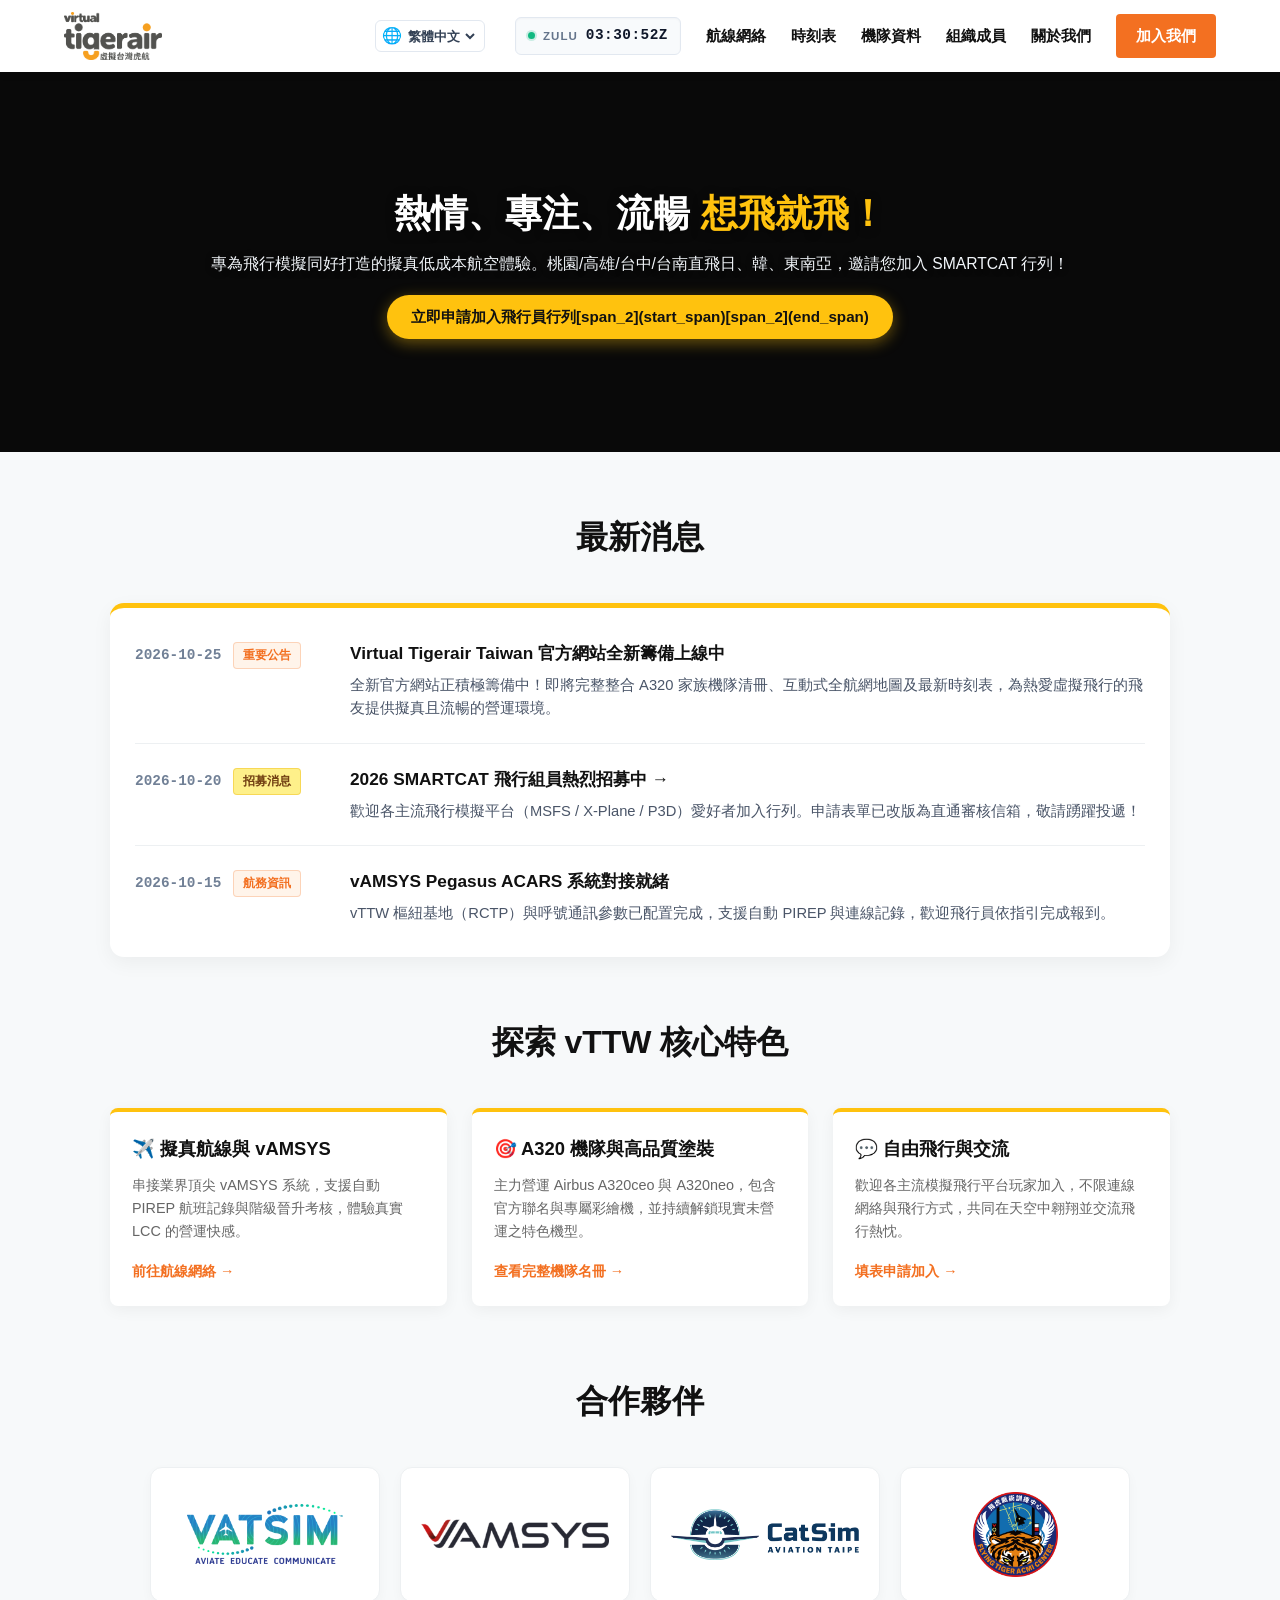
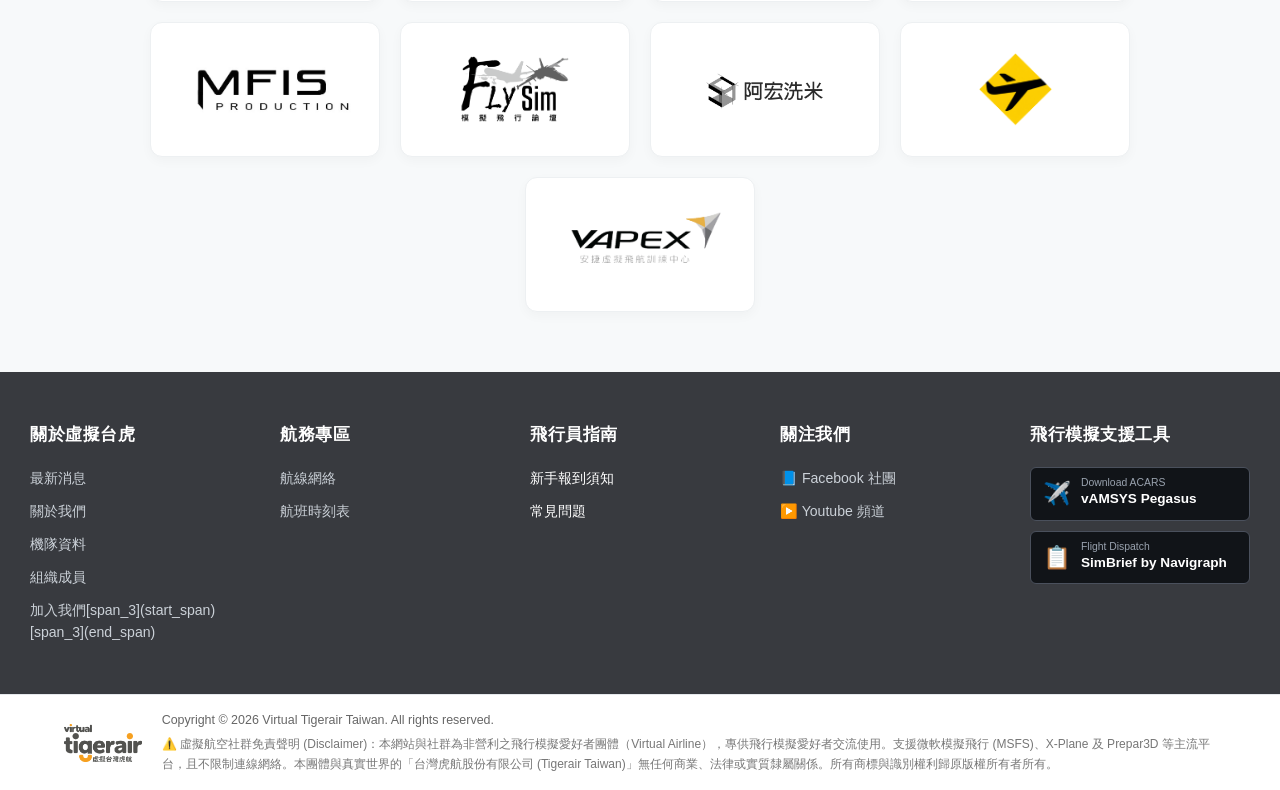
==== index.html @ 7f0ebf3c "Update index.html" ====
<!DOCTYPE html>
<html lang="zh-TW">
<head>
    <meta charset="UTF-8">
    <meta name="viewport" content="width=device-width, initial-scale=1.0">
    <title>Virtual Tigerair Taiwan | 虛擬台灣虎航 - 航向無限可能</title>
    
    <!-- 網站 Favicon 圖示 -->
    <link rel="icon" type="image/png" href="assets/vTTW_icon_128x128.png?v=3">
    <link rel="icon" type="image/png" href="assets/favicon.png?v=3">
    <link rel="apple-touch-icon" href="assets/vTTW_icon_128x128.png?v=3">

    <link rel="stylesheet" href="assets/styles.css">
    <style>
        #core-features, #news, #partners {
            scroll-margin-top: 90px;
        }

        .zulu-badge {
            display: inline-flex;
            align-items: center;
            gap: 8px;
            background: #f8fafc;
            border: 1px solid #e2e8f0;
            border-radius: 6px;
            padding: 6px 12px;
            font-size: 0.85rem;
            color: #1e293b;
            font-weight: 700;
            letter-spacing: 0.5px;
            box-shadow: inset 0 1px 2px rgba(0,0,0,0.03);
        }

        .zulu-dot {
            width: 7px;
            height: 7px;
            background-color: #10b981;
            border-radius: 50%;
            display: inline-block;
            box-shadow: 0 0 0 2px rgba(16, 185, 129, 0.2);
            animation: zuluPulse 2s infinite;
        }

        .zulu-label {
            font-size: 0.72rem;
            font-weight: 800;
            color: #64748b;
            letter-spacing: 1px;
        }

        #zulu-clock {
            font-family: 'Consolas', 'Monaco', 'Courier New', monospace;
            font-size: 0.9rem;
            color: #0f172a;
            font-weight: 800;
        }

        @keyframes zuluPulse {
            0%, 100% { opacity: 1; transform: scale(1); }
            50% { opacity: 0.4; transform: scale(0.9); }
        }

        /* 語言切換選單樣式 */
        .lang-picker-wrap {
            display: inline-flex;
            align-items: center;
            background: #ffffff;
            border: 1.5px solid #e2e8f0;
            border-radius: 6px;
            padding: 2px 6px;
            margin-right: 5px;
            transition: border-color 0.2s;
        }

        .lang-picker-wrap:hover {
            border-color: var(--tiger-yellow);
        }

        .lang-select {
            border: none;
            background: transparent;
            font-size: 0.82rem;
            font-weight: 700;
            color: #334155;
            outline: none;
            cursor: pointer;
            padding: 3px 2px;
            font-family: inherit;
        }

        /* 手機版漢堡選單按鈕 */
        .mobile-menu-toggle {
            display: none;
            background: none;
            border: none;
            font-size: 1.8rem;
            color: var(--tiger-black);
            cursor: pointer;
            padding: 5px 10px;
        }

        @media (max-width: 992px) {
            header {
                justify-content: space-between;
                padding: 12px 20px;
                position: relative;
            }
            .mobile-menu-toggle {
                display: block;
            }
            header nav {
                display: none;
                flex-direction: column;
                position: absolute;
                top: 100%;
                left: 0;
                width: 100%;
                background: #ffffff;
                box-shadow: 0 10px 25px rgba(0,0,0,0.1);
                padding: 20px;
                gap: 12px;
                align-items: stretch;
                z-index: 2000;
                box-sizing: border-box;
            }
            header nav.active {
                display: flex;
            }
            header nav a {
                text-align: center;
                padding: 10px;
                border-radius: 6px;
                background: #f8fafc;
            }
            .zulu-badge {
                justify-content: center;
            }
            .lang-picker-wrap {
                justify-content: center;
                width: 100%;
            }
            .lang-select {
                width: 100%;
                text-align: center;
            }
        }

        /* 影片主視覺 Banner 樣式 (高度 380px) */
        .hero-video-container {
            position: relative;
            width: 100%;
            height: 380px;
            display: flex;
            align-items: center;
            justify-content: center;
            overflow: hidden;
            text-align: center;
            background: #111;
        }

        .hero-video-bg {
            position: absolute;
            top: 50%;
            left: 50%;
            min-width: 100%;
            min-height: 100%;
            width: auto;
            height: auto;
            transform: translate(-50%, -50%);
            object-fit: cover;
            z-index: 1;
        }

        .hero-video-overlay {
            position: absolute;
            top: 0;
            left: 0;
            width: 100%;
            height: 100%;
            background: rgba(0, 0, 0, 0.45);
            z-index: 2;
        }

        .hero-video-content {
            position: relative;
            z-index: 3;
            max-width: 900px;
            padding: 0 20px;
            color: #ffffff;
        }

        .hero-video-content h1 {
            font-size: 2.3rem;
            font-weight: 800;
            margin-bottom: 8px;
            text-shadow: 0 2px 10px rgba(0,0,0,0.5);
        }

        .hero-video-content h1 span {
            color: var(--tiger-yellow);
        }

        .hero-video-content p {
            font-size: 0.98rem;
            line-height: 1.5;
            margin-bottom: 20px;
            color: #f1f5f9;
            text-shadow: 0 1px 6px rgba(0,0,0,0.5);
        }

        .hero-video-cta {
            display: inline-block;
            background-color: var(--tiger-yellow);
            color: var(--tiger-black);
            font-weight: 800;
            font-size: 0.95rem;
            padding: 10px 24px;
            border-radius: 30px;
            text-decoration: none;
            box-shadow: 0 4px 15px rgba(255, 194, 14, 0.4);
            transition: all 0.25s ease;
        }

        .hero-video-cta:hover {
            transform: translateY(-2px);
            background-color: #ffd000;
            box-shadow: 0 6px 20px rgba(255, 194, 14, 0.6);
        }

        /* 最新消息樣式 */
        .news-section {
            margin: 45px 0 60px;
        }

        .news-card-wrapper {
            background: #ffffff;
            border-radius: 14px;
            box-shadow: 0 6px 20px rgba(0,0,0,0.05);
            border-top: 5px solid var(--tiger-yellow);
            padding: 10px 25px;
        }

        .news-item {
            display: flex;
            gap: 25px;
            padding: 22px 0;
            border-bottom: 1px solid #edf0f2;
            align-items: baseline;
        }

        .news-item:last-child {
            border-bottom: none;
        }

        .news-meta {
            display: flex;
            align-items: center;
            gap: 12px;
            min-width: 190px;
            flex-shrink: 0;
        }

        .news-date {
            font-size: 0.9rem;
            color: #718096;
            font-family: monospace;
            font-weight: 600;
        }

        .news-badge {
            font-size: 0.75rem;
            font-weight: 800;
            padding: 3px 9px;
            border-radius: 4px;
            display: inline-block;
        }

        .badge-primary {
            background: #fff4ea;
            color: var(--tiger-orange);
            border: 1px solid rgba(243, 112, 33, 0.25);
        }

        .badge-alert {
            background: #fef08a;
            color: #713f12;
            border: 1px solid rgba(234, 179, 8, 0.4);
        }

        .news-body {
            flex-grow: 1;
        }

        .news-title {
            font-size: 1.08rem;
            font-weight: 800;
            margin-bottom: 6px;
            color: var(--tiger-black);
        }

        .news-title-link {
            color: var(--tiger-black);
            text-decoration: none;
            transition: color 0.2s ease;
        }

        .news-title-link:hover {
            color: var(--tiger-orange);
        }

        .news-desc {
            font-size: 0.92rem;
            color: #4a5568;
            line-height: 1.6;
            margin: 0;
        }

        /* 合作夥伴專屬樣式 */
        .partners-section {
            margin: 70px 0 60px;
        }

        .partners-grid {
            display: flex;
            flex-wrap: wrap;
            justify-content: center;
            gap: 20px;
            margin-top: 25px;
        }

        .partner-card {
            background: #ffffff;
            border: 1.5px solid #edf0f2;
            border-radius: 12px;
            padding: 20px;
            text-align: center;
            text-decoration: none;
            display: flex;
            align-items: center;
            justify-content: center;
            transition: all 0.25s ease;
            box-shadow: 0 4px 12px rgba(0,0,0,0.03);
            width: 230px;
            height: 135px;
            flex-shrink: 0;
        }

        .partner-card:hover {
            transform: translateY(-4px);
            border-color: var(--tiger-yellow);
            box-shadow: 0 10px 24px rgba(255, 194, 14, 0.2);
        }

        .partner-logo {
            height: 60px;
            max-width: 100%;
            object-fit: contain;
        }

        /* 自動濾除白底 */
        .partner-logo.blend-white {
            mix-blend-mode: multiply;
        }

        @media (max-width: 768px) {
            .news-item {
                flex-direction: column;
                gap: 10px;
                padding: 18px 0;
            }
            .news-meta {
                min-width: auto;
            }
            .hero-video-content h1 {
                font-size: 1.8rem;
            }
            .hero-video-container {
                height: 320px;
            }
            .partner-card {
                width: 165px;
                height: 110px;
            }
        }
    </style>
</head>
<body>

    <header>
        <a href="index.html" class="tiger-logo-link">
            <img src="assets/Virtual_Tigerair_Taiwan_LOGO_cht_02.png" alt="Virtual Tigerair Taiwan 虛擬台灣虎航" class="tiger-logo-img">
        </a>
        
        <!-- 手機版漢堡選單按鈕 -->
        <button class="mobile-menu-toggle" onclick="toggleMobileMenu()">☰</button>

        <nav>
            <div class="lang-picker-wrap">
                <span>🌐</span>
                <select id="langSelect" class="lang-select" onchange="setLanguage(this.value)">
                    <option value="zh">繁體中文</option>
                    <option value="en">English</option>
                    <option value="ja">日本語</option>
                </select>
            </div>

            <div class="zulu-badge">
                <span class="zulu-dot"></span>
                <span class="zulu-label">ZULU</span>
                <span id="zulu-clock">00:00:00Z</span>
            </div>

            <a href="routes.html">航線網絡</a>
            <a href="timetable.html">時刻表</a>
            <a href="fleet.html">機隊資料</a>
            <a href="team.html">組織成員</a>
            <a href="about.html">關於我們</a>
            <a href="join.html" class="nav-btn" style="background-color: var(--tiger-orange); color: #fff !important;">加入我們</a>
        </nav>
    </header>

    <section class="hero-video-container">
        <video autoplay muted loop playsinline preload="auto" class="hero-video-bg">
            <source src="assets/promo-video.mp4" type="video/mp4">
            您的瀏覽器不支援 HTML5 影片標籤。
        </video>
        <div class="hero-video-overlay"></div>

        <div class="hero-video-content">
            <h1>熱情、專注、流暢 <span>想飛就飛！</span></h1>
            <p>專為飛行模擬同好打造的擬真低成本航空體驗。桃園/高雄/台中/台南直飛日、韓、東南亞，邀請您加入 SMARTCAT 行列！</p>
            <a href="join.html" class="hero-video-cta">立即申請加入飛行員行列[span_2](start_span)[span_2](end_span)</a>
        </div>
    </section>

    <div class="container">

        <section class="news-section" id="news">
            <h2 class="section-title">最新消息</h2>
            <div class="news-card-wrapper">
                
                <div class="news-item">
                    <div class="news-meta">
                        <span class="news-date">2026-10-25</span>
                        <span class="news-badge badge-primary">重要公告</span>
                    </div>
                    <div class="news-body">
                        <h3 class="news-title">
                            Virtual Tigerair Taiwan 官方網站全新籌備上線中
                        </h3>
                        <p class="news-desc">全新官方網站正積極籌備中！即將完整整合 A320 家族機隊清冊、互動式全航網地圖及最新時刻表，為熱愛虛擬飛行的飛友提供擬真且流暢的營運環境。</p>
                    </div>
                </div>

                <div class="news-item">
                    <div class="news-meta">
                        <span class="news-date">2026-10-20</span>
                        <span class="news-badge badge-alert">招募消息</span>
                    </div>
                    <div class="news-body">
                        <h3 class="news-title">
                            <a href="join.html" class="news-title-link">2026 SMARTCAT 飛行組員熱烈招募中 &rarr;</a>
                        </h3>
                        <p class="news-desc">歡迎各主流飛行模擬平台（MSFS / X-Plane / P3D）愛好者加入行列。申請表單已改版為直通審核信箱，敬請踴躍投遞！</p>
                    </div>
                </div>

                <div class="news-item">
                    <div class="news-meta">
                        <span class="news-date">2026-10-15</span>
                        <span class="news-badge badge-primary">航務資訊</span>
                    </div>
                    <div class="news-body">
                        <h3 class="news-title">
                            vAMSYS Pegasus ACARS 系統對接就緒
                        </h3>
                        <p class="news-desc">vTTW 樞紐基地（RCTP）與呼號通訊參數已配置完成，支援自動 PIREP 與連線記錄，歡迎飛行員依指引完成報到。</p>
                    </div>
                </div>

            </div>
        </section>

        <h2 class="section-title" id="core-features">探索 vTTW 核心特色</h2>
        <div class="cards-grid">
            <div class="card">
                <div class="card-content">
                    <h3>✈️ 擬真航線與 vAMSYS</h3>
                    <p>串接業界頂尖 vAMSYS 系統，支援自動 PIREP 航班記錄與階級晉升考核，體驗真實 LCC 的營運快感。</p>
                    <a href="routes.html" class="card-link">前往航線網絡 &rarr;</a>
                </div>
            </div>

            <div class="card">
                <div class="card-content">
                    <h3>🎯 A320 機隊與高品質塗裝</h3>
                    <p>主力營運 Airbus A320ceo 與 A320neo，包含官方聯名與專屬彩繪機，並持續解鎖現實未營運之特色機型。</p>
                    <a href="fleet.html" class="card-link">查看完整機隊名冊 &rarr;</a>
                </div>
            </div>

            <div class="card">
                <div class="card-content">
                    <h3>💬 自由飛行與交流</h3>
                    <p>歡迎各主流模擬飛行平台玩家加入，不限連線網絡與飛行方式，共同在天空中翱翔並交流飛行熱忱。</p>
                    <a href="join.html" class="card-link">填表申請加入 &rarr;</a>
                </div>
            </div>
        </div>

        <section class="partners-section" id="partners">
            <h2 class="section-title">合作夥伴</h2>
            <div class="partners-grid">
                
                <!-- 1. VATSIM -->
                <a href="https://vatsim.net/" target="_blank" class="partner-card">
                    <img src="assets/VATSIM.png" alt="VATSIM" class="partner-logo blend-white">
                </a>

                <!-- 2. vAMSYS -->
                <a href="https://vamsys.co.uk/" target="_blank" class="partner-card">
                    <img src="assets/vamsys.png" alt="vAMSYS" class="partner-logo blend-white">
                </a>

                <!-- 3. CatSim -->
                <a href="https://catsimtw.simplybook.asia/v2/" target="_blank" class="partner-card">
                    <img src="assets/CatSim.png" alt="CatSim Aviation Taipei" class="partner-logo blend-white">
                </a>

                <!-- 4. 飛虎 -->
                <a href="https://flyingtiger.simplybook.asia/v2/" target="_blank" class="partner-card">
                    <img src="assets/FTAC.png" alt="飛虎戰術訓練中心" class="partner-logo" style="height: 85px;">
                </a>

                <!-- 5. MFIS -->
                <a href="https://mukai870605.wixsite.com/mfis" target="_blank" class="partner-card">
                    <img src="assets/mfis.png" alt="MFIS Production" class="partner-logo">
                </a>

                <!-- 6. FlySim 模擬飛行論壇 -->
                <div class="partner-card">
                    <img src="assets/flysim.png" alt="FlySim 模擬飛行論壇" class="partner-logo blend-white" style="height: 75px;">
                </div>

                <!-- 7. 阿宏洗米 -->
                <a href="https://www.flysimstudio.com/" target="_blank" class="partner-card">
                    <img src="assets/flysim777.png" alt="阿宏洗米" class="partner-logo blend-white" style="height: 115px;">
                </a>

                <!-- 8. fsformosa -->
                <a href="https://fsformosa.tw/" target="_blank" class="partner-card">
                    <img src="assets/fsf.png" alt="fsformosa" class="partner-logo blend-white" style="height: 75px;">
                </a>

                <!-- 9. Vapex -->
                <a href="https://sites.google.com/view/vapexvirtualacademy/" target="_blank" class="partner-card">
                    <img src="assets/vapex.png" alt="Vapex Virtual Academy" class="partner-logo blend-white" style="height: 115px;">
                </a>

            </div>
        </section>

    </div>

    <footer class="tiger-footer">
        <div class="tiger-footer-top">
            <div class="footer-col">
                <h4>關於虛擬台虎</h4>
                <ul>
                    <li><a href="index.html#news">最新消息</a></li>
                    <li><a href="about.html">關於我們</a></li>
                    <li><a href="fleet.html">機隊資料</a></li>
                    <li><a href="team.html">組織成員</a></li>
                    <li><a href="join.html">加入我們[span_3](start_span)[span_3](end_span)</a></li>
                </ul>
            </div>

            <div class="footer-col">
                <h4>航務專區</h4>
                <ul>
                    <li><a href="routes.html">航線網絡</a></li>
                    <li><a href="timetable.html">航班時刻表</a></li>
                </ul>
            </div>

            <div class="footer-col">
                <h4>飛行員指南</h4>
                <ul>
                    <li>新手報到須知</li>
                    <li>常見問題</li>
                </ul>
            </div>

            <div class="footer-col">
                <h4>關注我們</h4>
                <ul>
                    <li><a href="https://www.facebook.com/share/g/1Hp3dYjPf8/" target="_blank" class="social-link">📘 Facebook 社團</a></li>
                    <li><a href="https://youtube.com" target="_blank" class="social-link">▶️ Youtube 頻道</a></li>
                </ul>
            </div>

            <div class="footer-col">
                <h4>飛行模擬支援工具</h4>
                <div class="app-btn-box">
                    <a href="https://vamsys.io" target="_blank" class="app-btn">
                        <span class="app-btn-icon">✈️</span>
                        <div class="app-btn-text">
                            <small>Download ACARS</small>
                            <span>vAMSYS Pegasus</span>
                        </div>
                    </a>
                    <a href="https://simbrief.com" target="_blank" class="app-btn">
                        <span class="app-btn-icon">📋</span>
                        <div class="app-btn-text">
                            <small>Flight Dispatch</small>
                            <span>SimBrief by Navigraph</span>
                        </div>
                    </a>
                </div>
            </div>
        </div>

        <div class="tiger-footer-bottom">
            <div class="footer-bottom-inner">
                <div class="footer-brand-logo">
                    <img src="assets/Virtual_Tigerair_Taiwan_LOGO_cht_02.png" alt="Virtual Tigerair Taiwan" class="footer-logo-img">
                </div>
                <div class="footer-legal">
                    <div>Copyright &copy; 2026 Virtual Tigerair Taiwan. All rights reserved.</div>
                    <div style="margin-top: 4px; color: #777; font-size: 0.75rem;">
                        ⚠️ 虛擬航空社群免責聲明 (Disclaimer)：本網站與社群為非營利之飛行模擬愛好者團體（Virtual Airline），專供飛行模擬愛好者交流使用。支援微軟模擬飛行 (MSFS)、X-Plane 及 Prepar3D 等主流平台，且不限制連線網絡。本團體與真實世界的「台灣虎航股份有限公司 (Tigerair Taiwan)」無任何商業、法律或實質隸屬關係。所有商標與識別權利歸原版權所有者所有。
                    </div>
                </div>
            </div>
        </div>
    </footer>

    <script src="assets/site.js"></script>
    <script>
        function toggleMobileMenu() {
            const nav = document.querySelector('header nav');
            nav.classList.toggle('active');
        }

        function updateZuluClock() {
            const now = new Date();
            const h = String(now.getUTCHours()).padStart(2, '0');
            const m = String(now.getUTCMinutes()).padStart(2, '0');
            const s = String(now.getUTCSeconds()).padStart(2, '0');
            const clockEl = document.getElementById('zulu-clock');
            if (clockEl) {
                clockEl.textContent = `${h}:${m}:${s}Z`;
            }
        }
        setInterval(updateZuluClock, 1000);
        updateZuluClock();
    </script>
</body>
</html>
---- assets/styles.css ----
:root {
    --tiger-yellow: #ffc20e;
    --tiger-black: #111111;
    --tiger-dark-gray: #222222;
    --tiger-orange: #f37021;
    --light-bg: #f7f9fa;
}

* {
    box-sizing: border-box;
    margin: 0;
    padding: 0;
}

body {
    font-family: 'PingFang TC', 'Microsoft JhengHei', sans-serif, Arial;
    background-color: var(--light-bg);
    color: #333;
    line-height: 1.6;
}

/* 頂部宣告條 */
.top-bar {
    background-color: var(--tiger-black);
    color: #ccc;
    font-size: 0.8rem;
    text-align: center;
    padding: 6px 10px;
    border-bottom: 2px solid var(--tiger-yellow);
}

/* 導航列 */
header {
    background-color: #ffffff;
    display: flex;
    justify-content: space-between;
    align-items: center;
    padding: 12px 5%;
    box-shadow: 0 2px 10px rgba(0,0,0,0.05);
    position: sticky;
    top: 0;
    z-index: 1000;
}

.tiger-logo-link {
    display: flex;
    align-items: center;
    text-decoration: none;
}

.tiger-logo-img {
    height: 48px;
    width: auto;
    display: block;
    object-fit: contain;
    transition: opacity 0.2s;
}

.tiger-logo-img:hover {
    opacity: 0.85;
}

/* 導航選單 */
nav {
    display: flex;
    align-items: center;
    gap: 25px;
}

nav a {
    color: var(--tiger-black);
    text-decoration: none;
    font-weight: 600;
    font-size: 0.95rem;
    transition: color 0.3s;
}

nav a:hover {
    color: var(--tiger-orange);
}

.nav-btn {
    background-color: var(--tiger-yellow);
    color: var(--tiger-black) !important;
    padding: 10px 20px;
    border-radius: 4px;
    font-weight: bold;
    transition: background 0.3s;
}

.nav-btn:hover {
    background-color: #e5ae0c;
}

/* --- 自動輪播 Hero Banner 樣式 --- */
.hero-slider {
    position: relative;
    width: 100%;
    height: 480px;
    overflow: hidden;
    display: flex;
    align-items: center;
    justify-content: center;
    text-align: center;
    color: white;
}

.slide {
    position: absolute;
    top: 0;
    left: 0;
    width: 100%;
    height: 100%;
    background-size: cover;
    background-position: center;
    opacity: 0;
    transition: opacity 1.5s ease-in-out;
    z-index: 1;
}

.slide.active {
    opacity: 1;
}

.hero-slider::before {
    content: '';
    position: absolute;
    top: 0;
    left: 0;
    width: 100%;
    height: 100%;
    background: rgba(17, 17, 17, 0.55);
    z-index: 2;
}

.hero-content {
    position: relative;
    z-index: 3;
    max-width: 800px;
    padding: 0 20px;
}

.hero-content h1 {
    font-size: 3rem;
    margin-bottom: 15px;
    font-weight: 800;
    letter-spacing: 1px;
}

.hero-content h1 span {
    color: var(--tiger-yellow);
}

.hero-content p {
    font-size: 1.25rem;
    margin: 0 auto 35px;
    color: #eee;
}

.hero-cta {
    display: inline-block;
    background-color: var(--tiger-yellow);
    color: var(--tiger-black);
    padding: 14px 35px;
    font-size: 1.1rem;
    font-weight: bold;
    text-decoration: none;
    border-radius: 4px;
    box-shadow: 0 4px 15px rgba(255, 194, 14, 0.4);
    transition: transform 0.2s, background-color 0.2s;
}

.hero-cta:hover {
    transform: translateY(-2px);
    background-color: #e5ae0c;
}

/* 內容區塊 */
.container {
    max-width: 1100px;
    margin: 60px auto;
    padding: 0 20px;
}

.disclaimer-box {
    background-color: #fff8e1;
    border-left: 5px solid var(--tiger-yellow);
    padding: 18px 20px;
    margin-bottom: 50px;
    border-radius: 0 4px 4px 0;
    font-size: 0.9rem;
    color: #555;
    box-shadow: 0 2px 8px rgba(0,0,0,0.03);
}

.section-title {
    text-align: center;
    font-size: 2rem;
    margin-bottom: 40px;
    font-weight: 800;
    color: var(--tiger-black);
}

.cards-grid {
    display: grid;
    grid-template-columns: repeat(auto-fit, minmax(240px, 1fr));
    gap: 25px;
    margin-bottom: 50px;
}

.card {
    background: white;
    border-radius: 8px;
    overflow: hidden;
    box-shadow: 0 4px 15px rgba(0,0,0,0.05);
    transition: transform 0.3s;
    border-top: 4px solid var(--tiger-yellow);
}

.card:hover {
    transform: translateY(-5px);
}

.card-content {
    padding: 22px;
}

.card-content h3, .card-content h4 {
    font-size: 1.15rem;
    margin-bottom: 10px;
    color: var(--tiger-black);
}

.card-content p {
    color: #666;
    font-size: 0.9rem;
    margin-bottom: 15px;
}

.card-link {
    color: var(--tiger-orange);
    text-decoration: none;
    font-weight: bold;
    font-size: 0.9rem;
}

.card-link:hover {
    text-decoration: underline;
}

/* 機隊表格樣式 */
.table-wrapper {
    overflow-x: auto;
    background: white;
    border-radius: 8px;
    box-shadow: 0 4px 15px rgba(0,0,0,0.05);
    border-top: 4px solid var(--tiger-yellow);
    margin-bottom: 40px;
}

.fleet-table {
    width: 100%;
    border-collapse: collapse;
    text-align: center;
    font-size: 0.9rem;
}

.fleet-table th {
    background-color: var(--tiger-black);
    color: white;
    padding: 12px 15px;
    font-weight: 600;
}

.fleet-table td {
    padding: 12px 15px;
    border-bottom: 1px solid #eee;
    color: #444;
}

.fleet-table tr:hover {
    background-color: #fffde7;
}

.badge {
    display: inline-block;
    padding: 3px 8px;
    border-radius: 4px;
    font-weight: bold;
    font-size: 0.8rem;
}

.badge.ceo {
    background-color: #e2e8f0;
    color: #334155;
}

.badge.neo {
    background-color: #fef3c7;
    color: #b45309;
    border: 1px solid var(--tiger-yellow);
}

/* ==========================================
   擬真虎航雙層頁尾 (Realistic Footer)
========================================== */
.tiger-footer {
    background-color: #383a3f;
    color: #ffffff;
    font-size: 0.9rem;
    line-height: 1.6;
    margin-top: 60px;
    border-top: none;
    padding: 0;
    text-align: left;
}

.tiger-footer-top {
    max-width: 1300px;
    margin: 0 auto;
    padding: 50px 30px 40px;
    display: grid;
    grid-template-columns: repeat(5, 1fr);
    gap: 30px;
}

.footer-col h4 {
    font-size: 1.05rem;
    font-weight: 700;
    color: #ffffff;
    margin-bottom: 18px;
    letter-spacing: 0.5px;
}

.footer-col ul {
    list-style: none;
    padding: 0;
    margin: 0;
}

.footer-col ul li {
    margin-bottom: 10px;
}

.footer-col ul li a {
    color: #cbd1d8;
    text-decoration: none;
    font-size: 0.88rem;
    transition: color 0.2s, padding-left 0.2s;
    display: inline-block;
}

.footer-col ul li a:hover {
    color: var(--tiger-yellow);
    padding-left: 3px;
}

.social-link {
    display: inline-flex;
    align-items: center;
    gap: 8px;
}

.app-btn-box {
    display: flex;
    flex-direction: column;
    gap: 10px;
}

.app-btn {
    display: flex;
    align-items: center;
    gap: 10px;
    background: #111418;
    border: 1px solid #4a505c;
    border-radius: 6px;
    padding: 8px 12px;
    color: #fff !important;
    text-decoration: none !important;
    transition: all 0.2s;
}

.app-btn:hover {
    border-color: var(--tiger-yellow);
    background: #1e2229;
    transform: translateY(-2px);
}

.app-btn-icon {
    font-size: 1.4rem;
}

.app-btn-text {
    display: flex;
    flex-direction: column;
}

.app-btn-text small {
    font-size: 0.65rem;
    color: #9aa3af;
    line-height: 1.1;
}

.app-btn-text span {
    font-size: 0.85rem;
    font-weight: 700;
}

.tiger-footer-bottom {
    background-color: #ffffff;
    color: #555555;
    padding: 16px 5%;
    border-top: 1px solid #e5e8ec;
}

.footer-bottom-inner {
    max-width: 1300px;
    margin: 0 auto;
    display: flex;
    align-items: center;
    justify-content: space-between;
    flex-wrap: wrap;
    gap: 20px;
}

.footer-brand-logo {
    display: flex;
    align-items: center;
}

.footer-logo-img {
    height: 38px;
    width: auto;
    object-fit: contain;
}

.footer-legal {
    font-size: 0.78rem;
    color: #666666;
    line-height: 1.6;
    flex: 1;
    min-width: 300px;
}

.footer-badges {
    display: flex;
    align-items: center;
    gap: 14px;
}

.vatsim-badge {
    background: #1a222d;
    color: #ffffff;
    font-size: 0.75rem;
    font-weight: 800;
    padding: 6px 12px;
    border-radius: 4px;
    border-left: 3px solid var(--tiger-yellow);
    letter-spacing: 1px;
}

.vamsys-badge {
    background: #ffc20e;
    color: #111111;
    font-size: 0.75rem;
    font-weight: 800;
    padding: 6px 12px;
    border-radius: 4px;
    letter-spacing: 0.5px;
}

@media (max-width: 992px) {
    .tiger-footer-top {
        grid-template-columns: repeat(2, 1fr);
    }
}

@media (max-width: 768px) {
    nav { display: none; }
    .hero-content h1 { font-size: 2.2rem; }
}

@media (max-width: 576px) {
    .tiger-footer-top {
        grid-template-columns: 1fr;
    }
    .footer-bottom-inner {
        flex-direction: column;
        align-items: flex-start;
    }
}
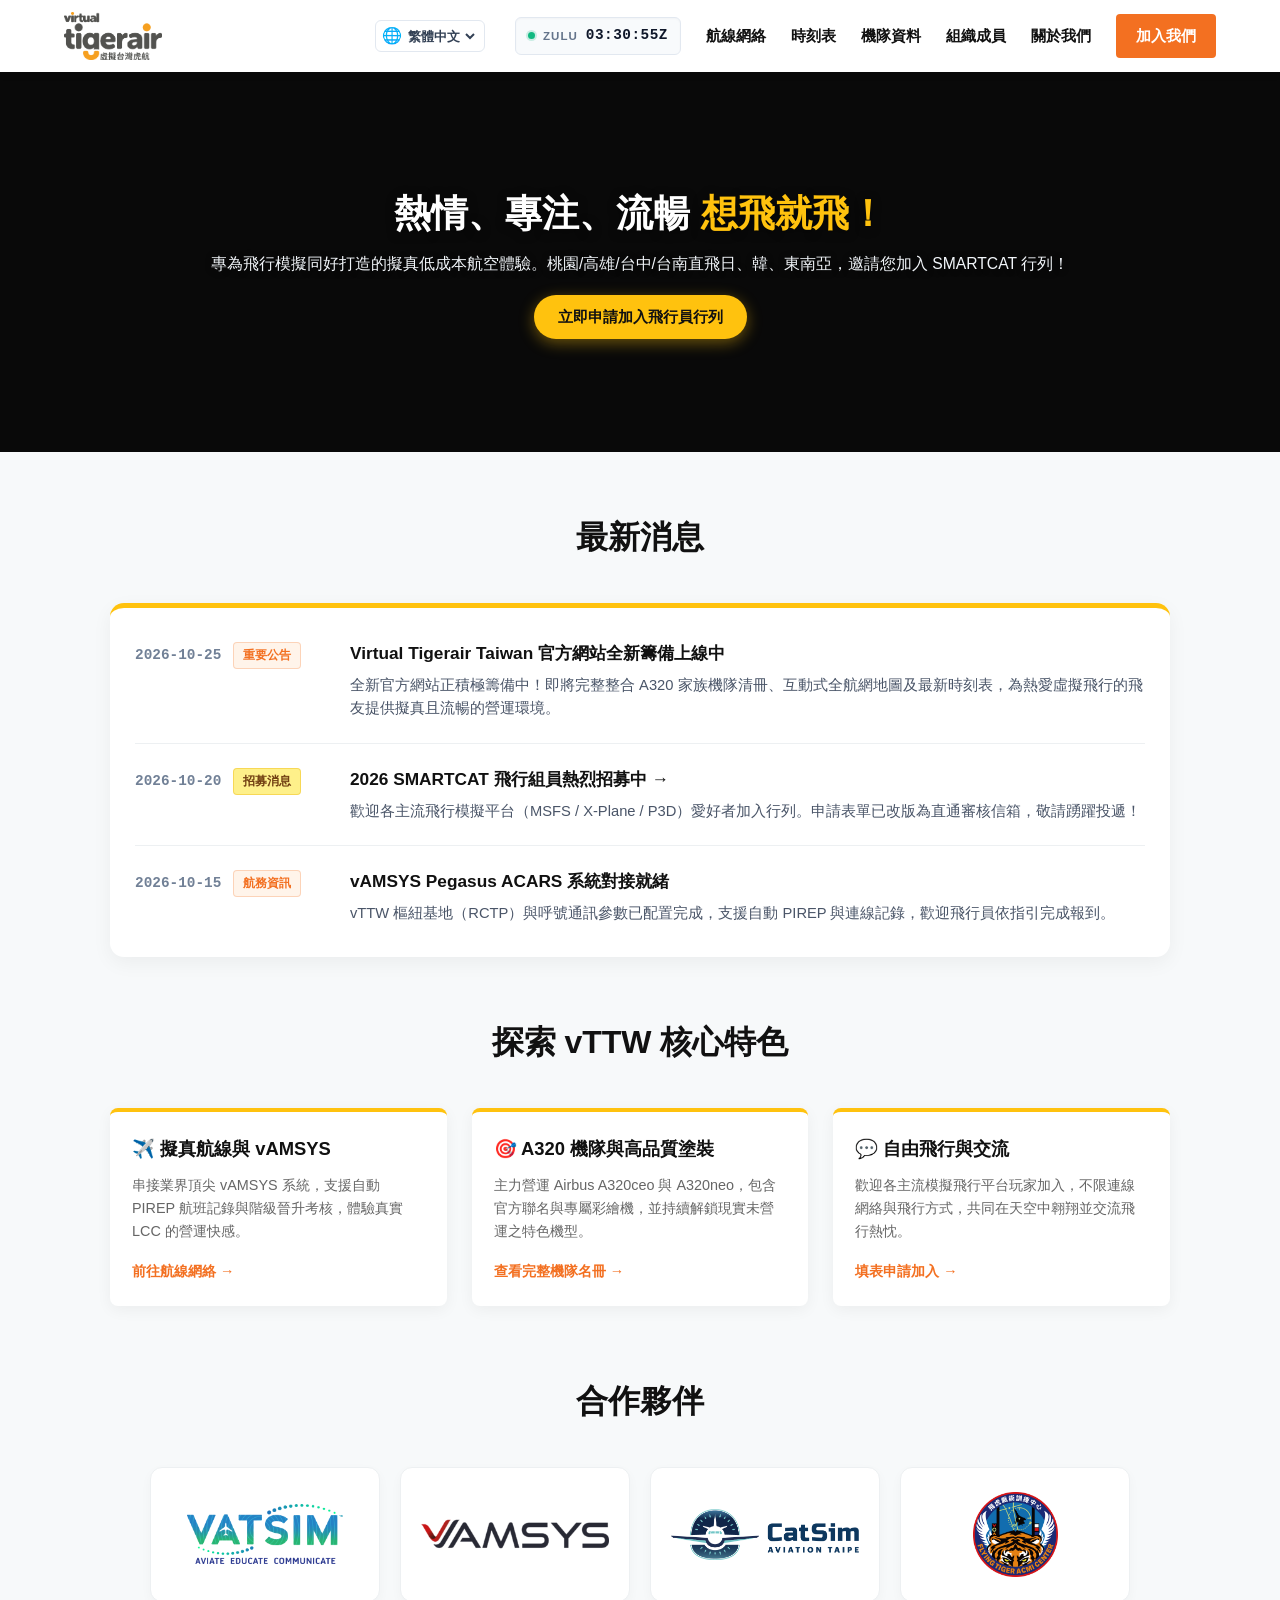
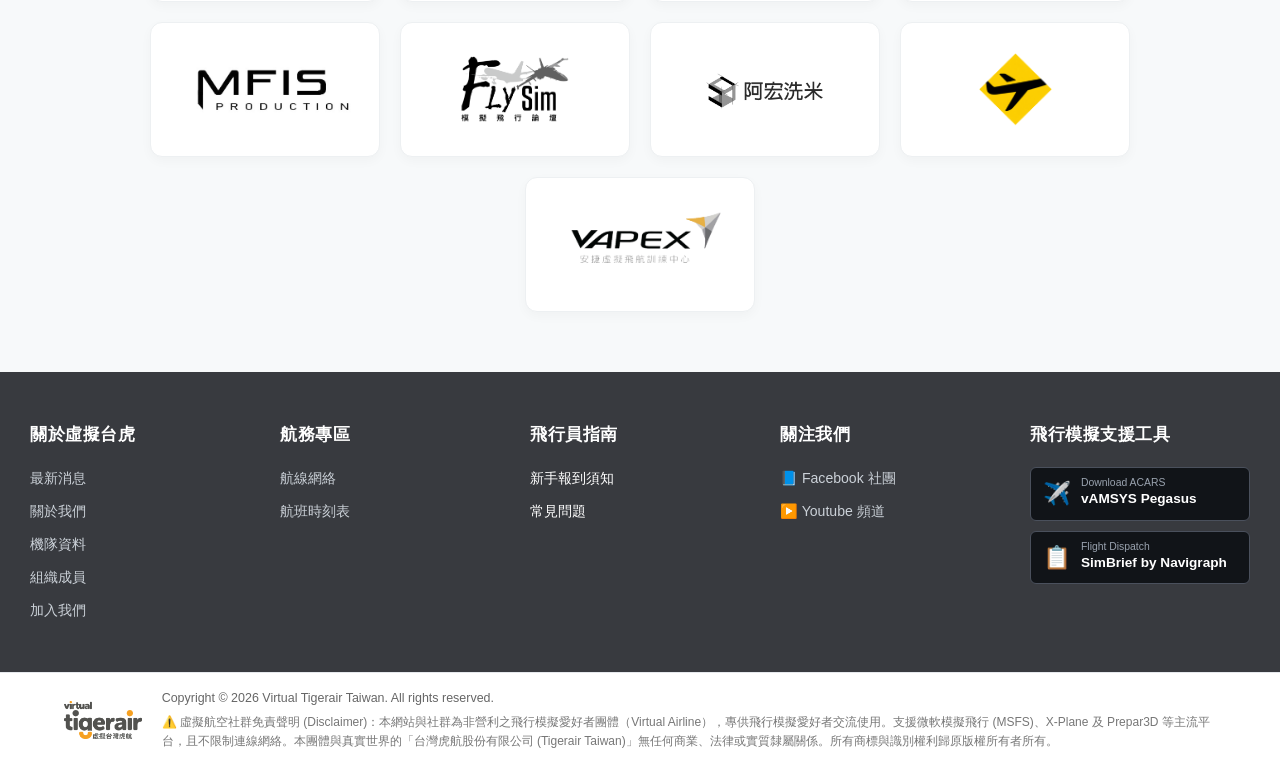
==== commit 282cb430: "Update index.html" ====
--- a/index.html
+++ b/index.html
@@ -429,7 +429,7 @@
         <div class="hero-video-content">
             <h1>熱情、專注、流暢 <span>想飛就飛！</span></h1>
             <p>專為飛行模擬同好打造的擬真低成本航空體驗。桃園/高雄/台中/台南直飛日、韓、東南亞，邀請您加入 SMARTCAT 行列！</p>
-            <a href="join.html" class="hero-video-cta">立即申請加入飛行員行列[span_2](start_span)[span_2](end_span)</a>
+            <a href="join.html" class="hero-video-cta">立即申請加入飛行員行列</a>
         </div>
     </section>
 
@@ -571,7 +571,7 @@
                     <li><a href="about.html">關於我們</a></li>
                     <li><a href="fleet.html">機隊資料</a></li>
                     <li><a href="team.html">組織成員</a></li>
-                    <li><a href="join.html">加入我們[span_3](start_span)[span_3](end_span)</a></li>
+                    <li><a href="join.html">加入我們</a></li>
                 </ul>
             </div>
 
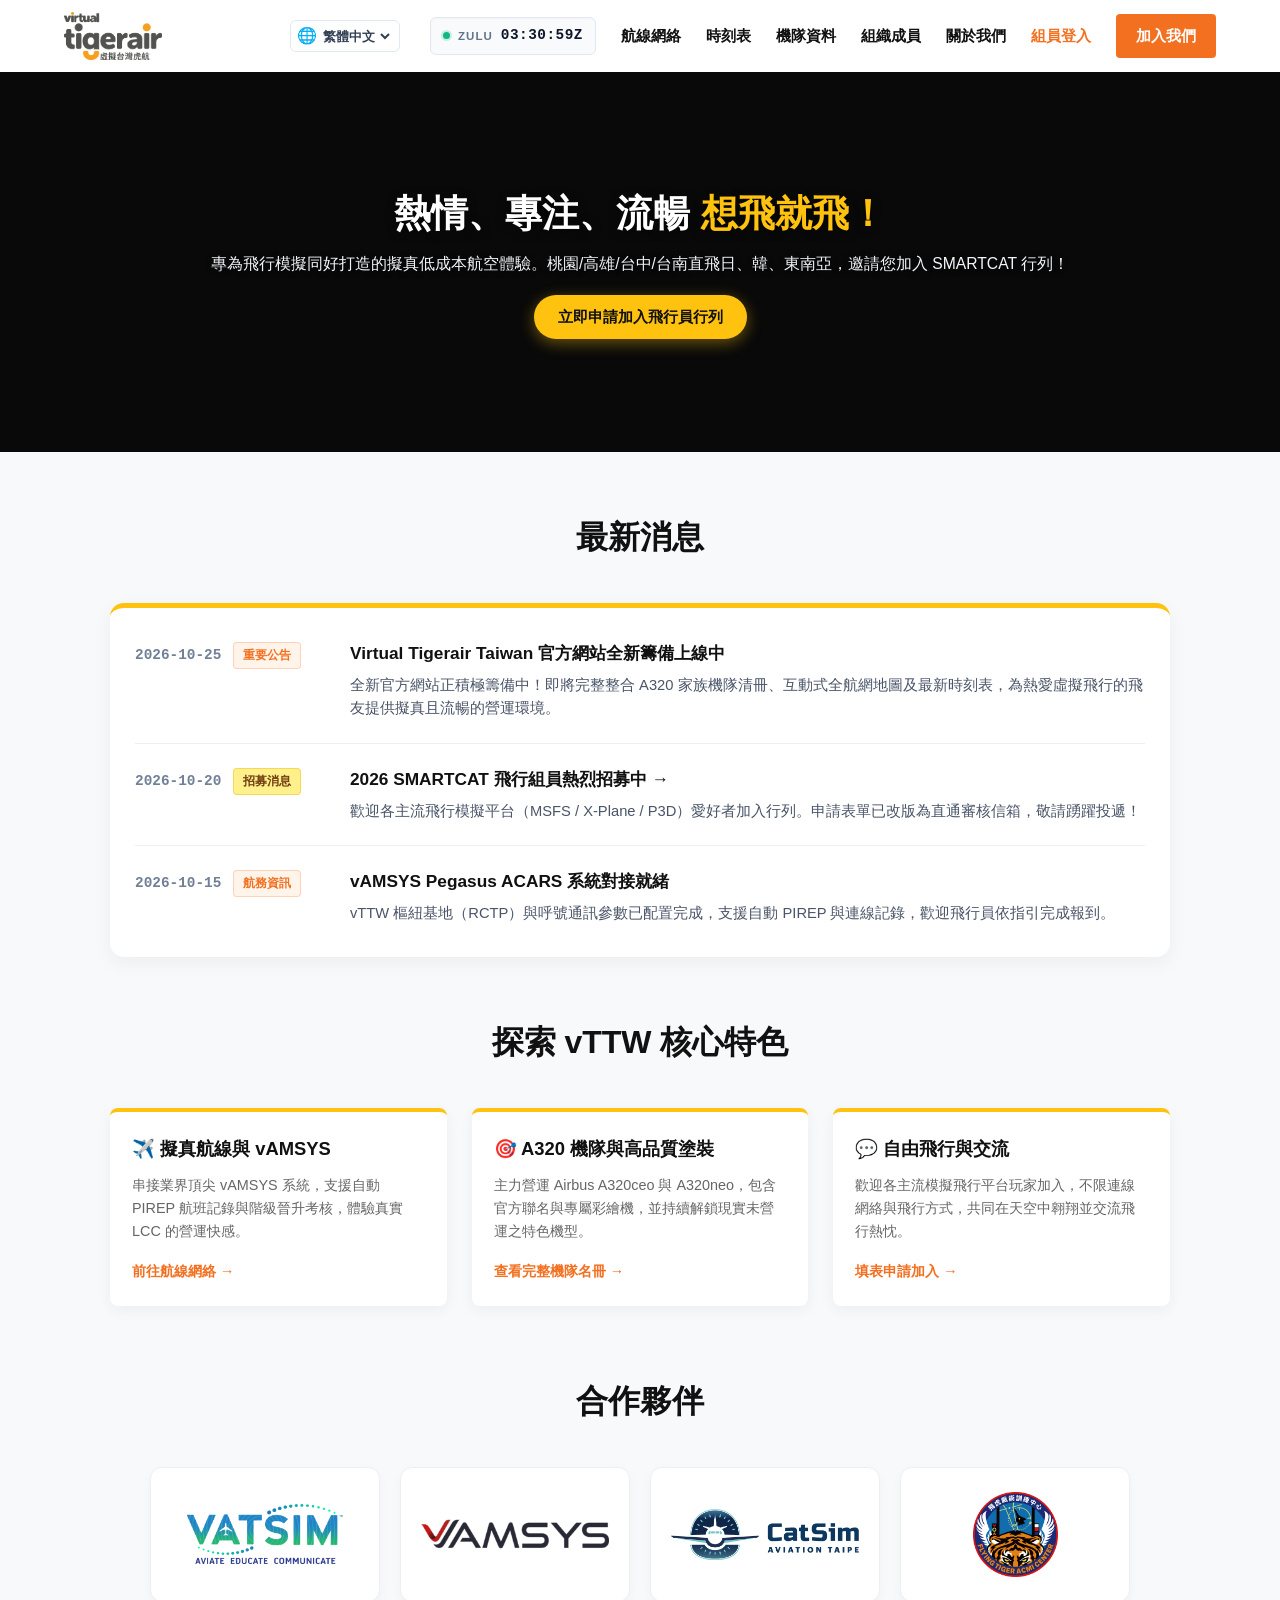
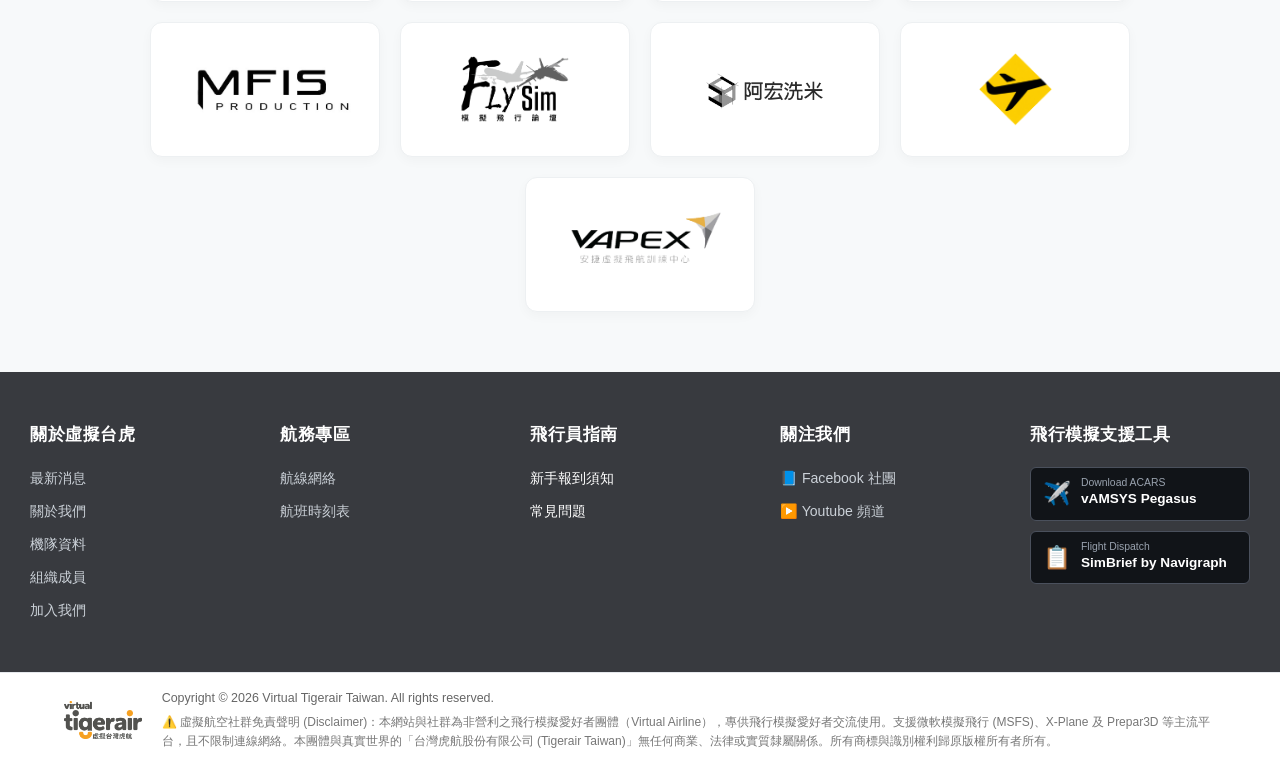
==== commit e94832f3: "Update index.html" ====
--- a/index.html
+++ b/index.html
@@ -415,6 +415,7 @@
             <a href="fleet.html">機隊資料</a>
             <a href="team.html">組織成員</a>
             <a href="about.html">關於我們</a>
+            <a href="https://auth.vamsys.io/login/vttajoinus" target="_blank" style="color: var(--tiger-orange); font-weight: 800;">組員登入</a>
             <a href="join.html" class="nav-btn" style="background-color: var(--tiger-orange); color: #fff !important;">加入我們</a>
         </nav>
     </header>
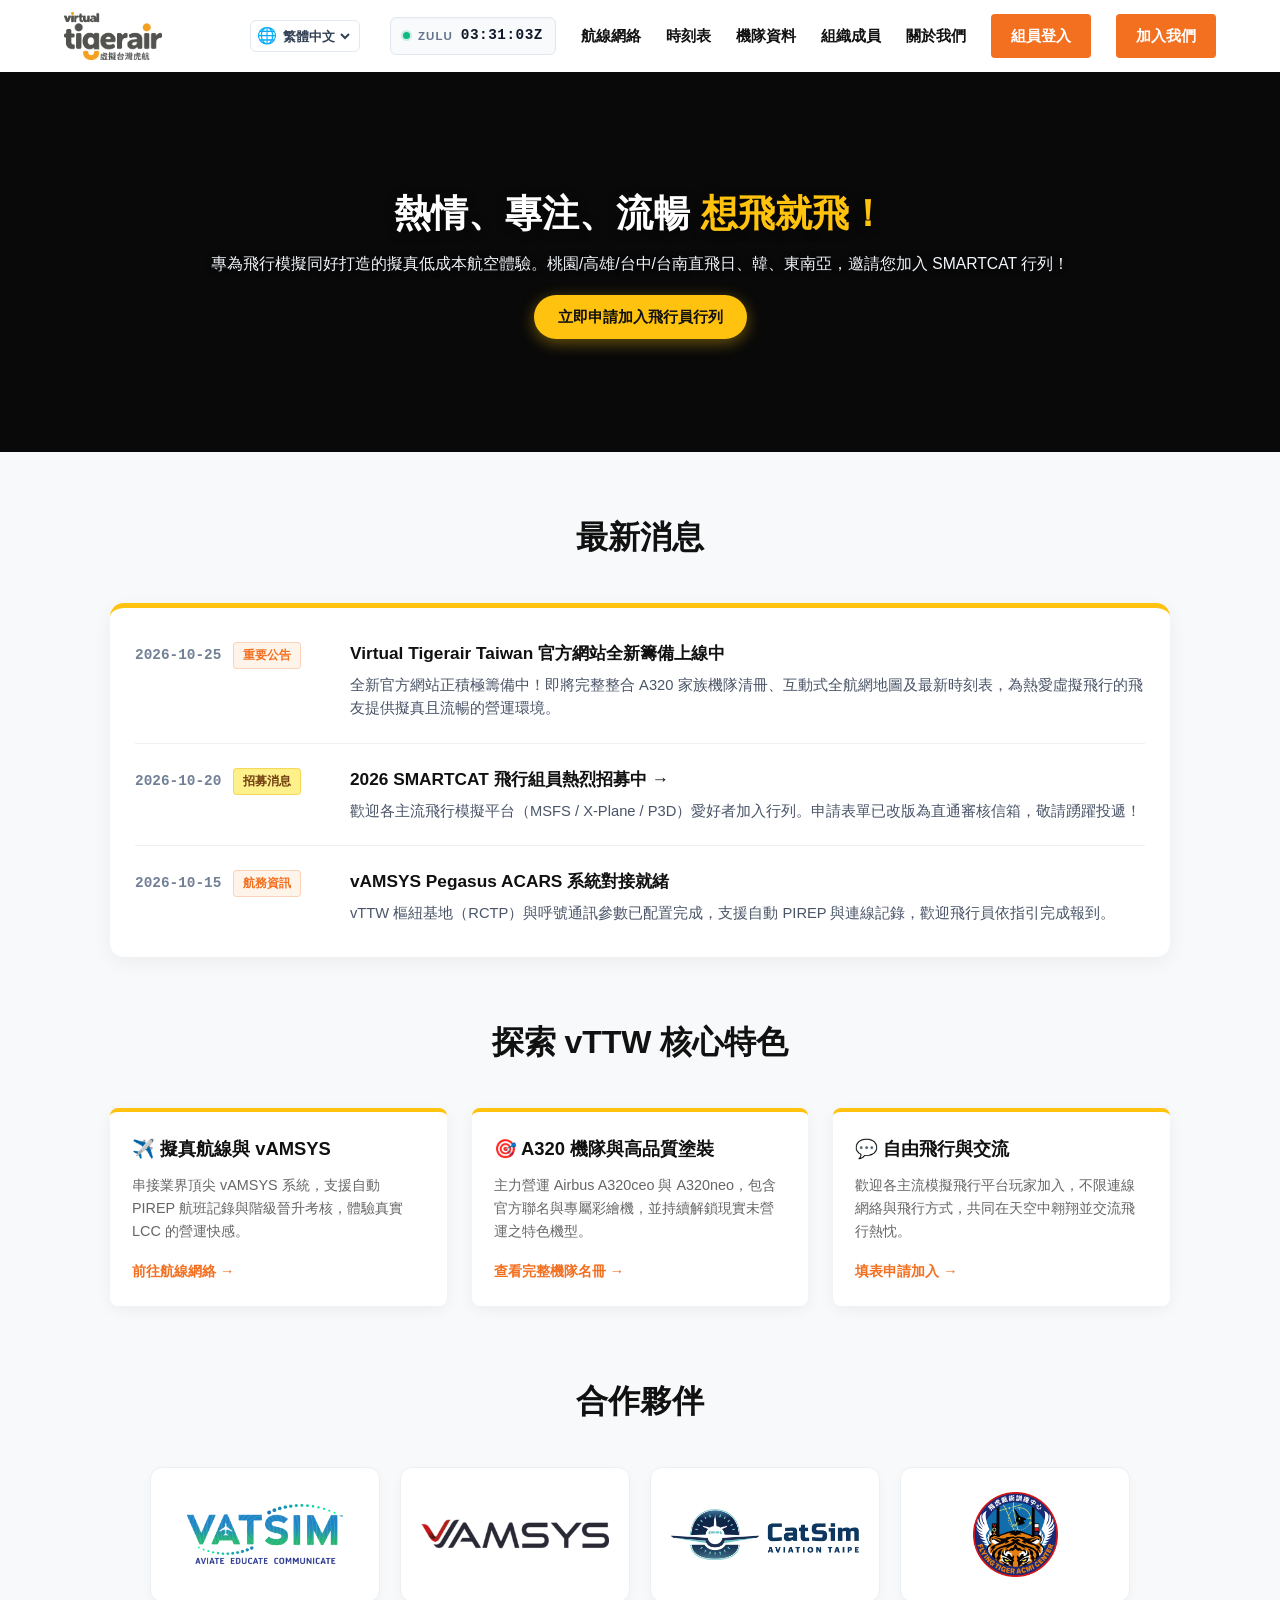
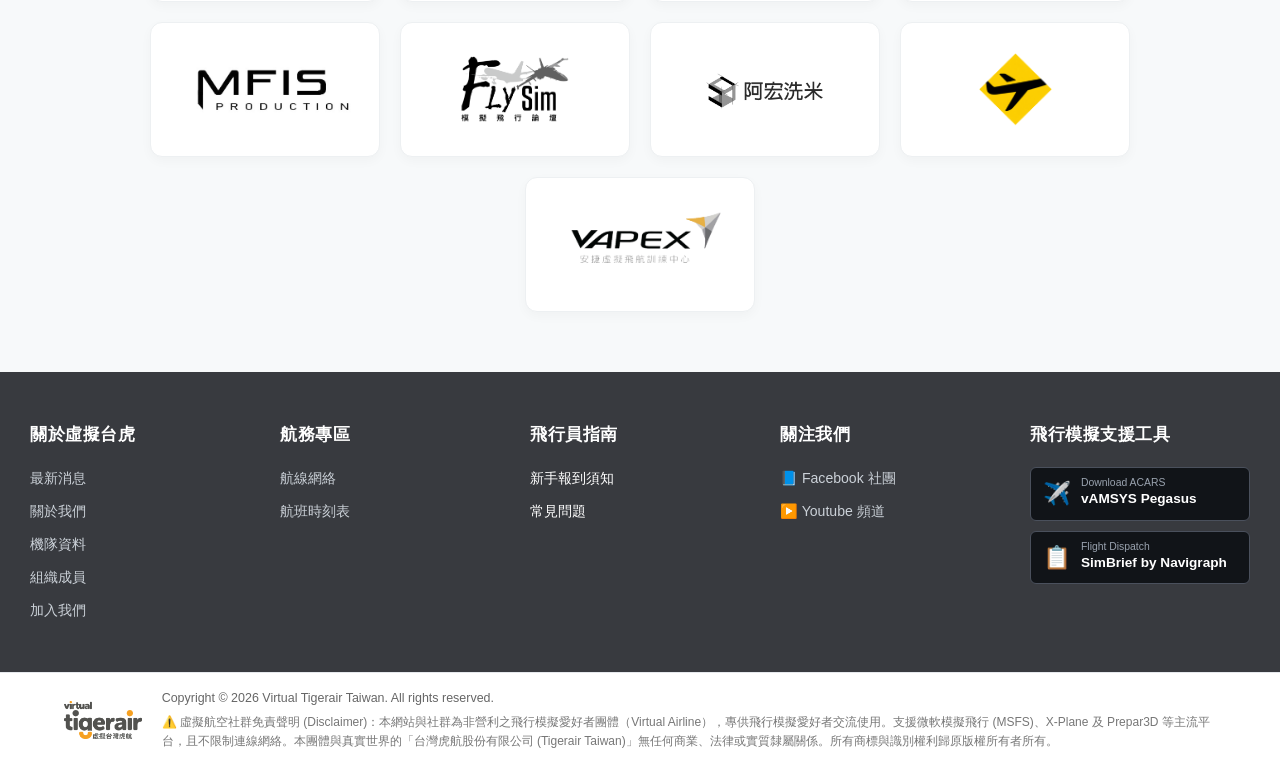
==== commit 42b586e5: "Update index.html" ====
--- a/index.html
+++ b/index.html
@@ -415,7 +415,7 @@
             <a href="fleet.html">機隊資料</a>
             <a href="team.html">組織成員</a>
             <a href="about.html">關於我們</a>
-            <a href="https://auth.vamsys.io/login/vttajoinus" target="_blank" style="color: var(--tiger-orange); font-weight: 800;">組員登入</a>
+            <a href="https://auth.vamsys.io/login/ttwscva" target="_blank" class="nav-btn" style="background-color: var(--tiger-orange); color: #fff !important;">組員登入</a>
             <a href="join.html" class="nav-btn" style="background-color: var(--tiger-orange); color: #fff !important;">加入我們</a>
         </nav>
     </header>
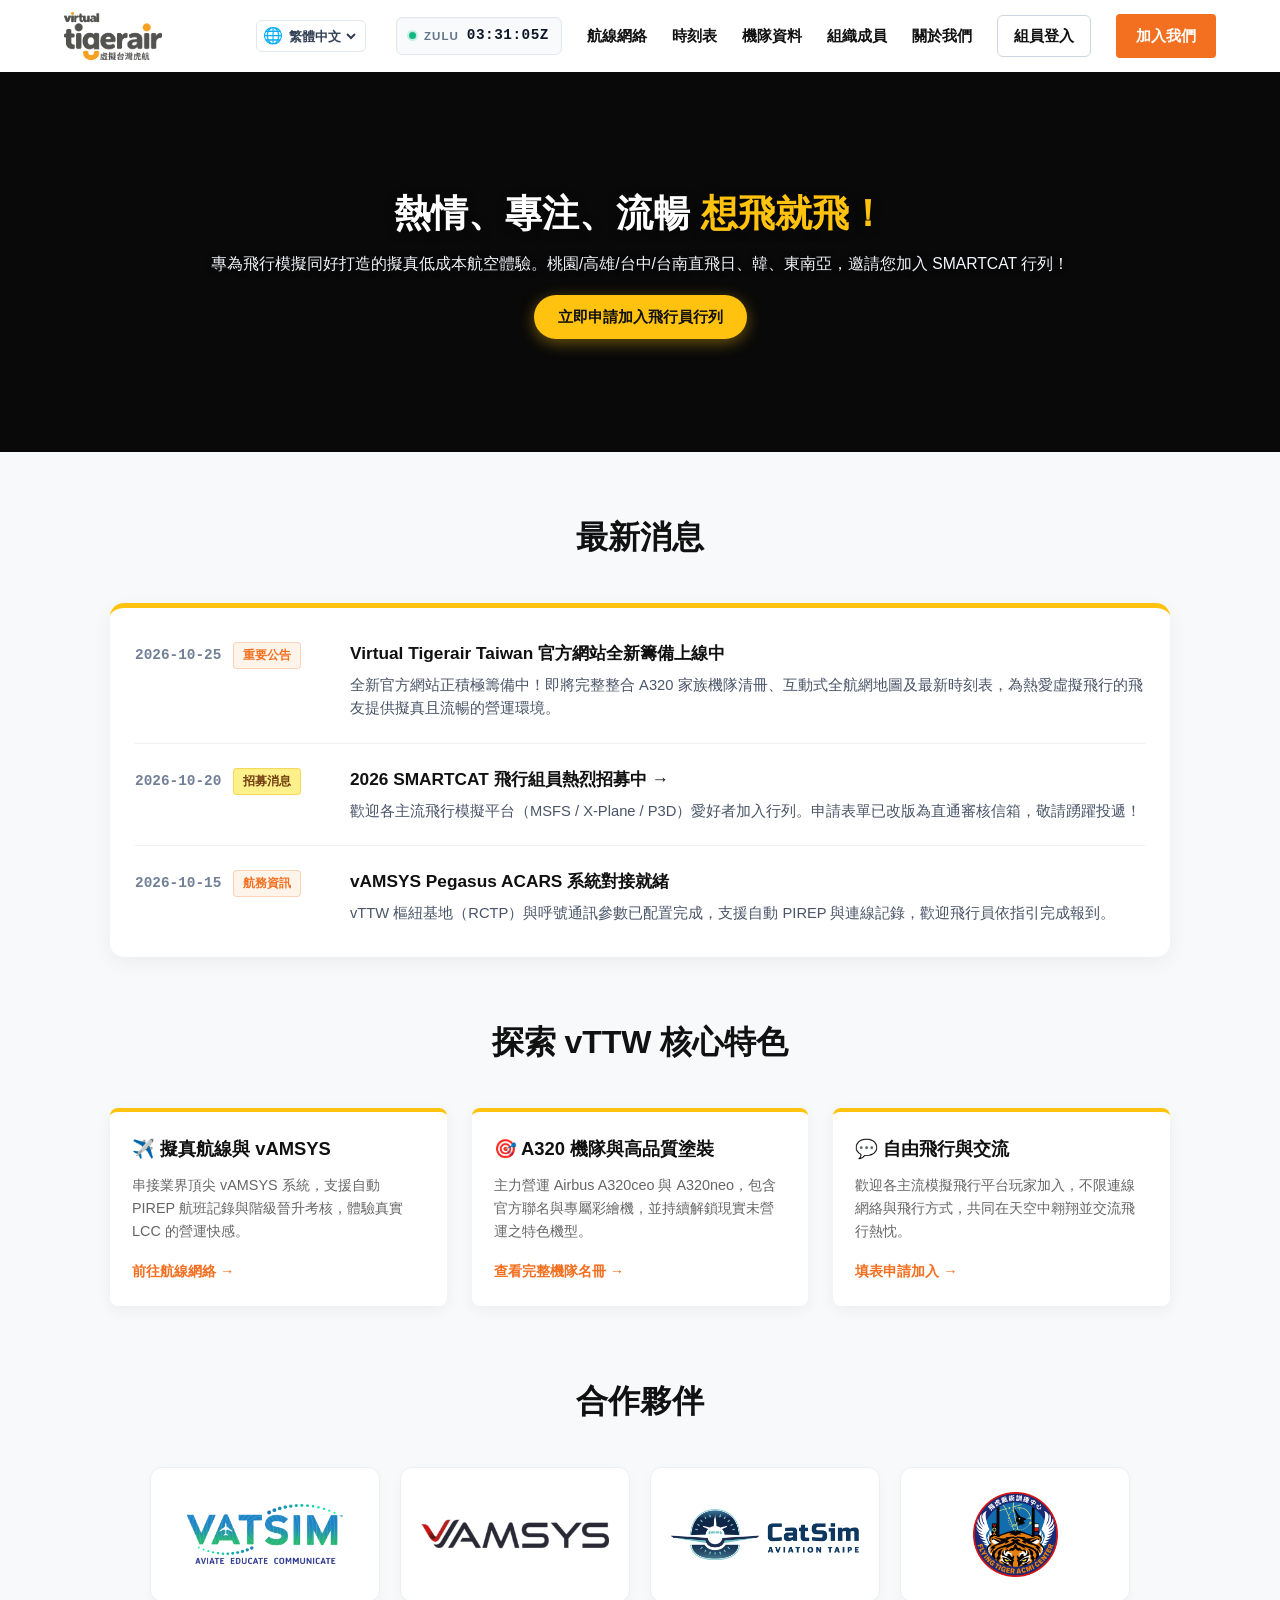
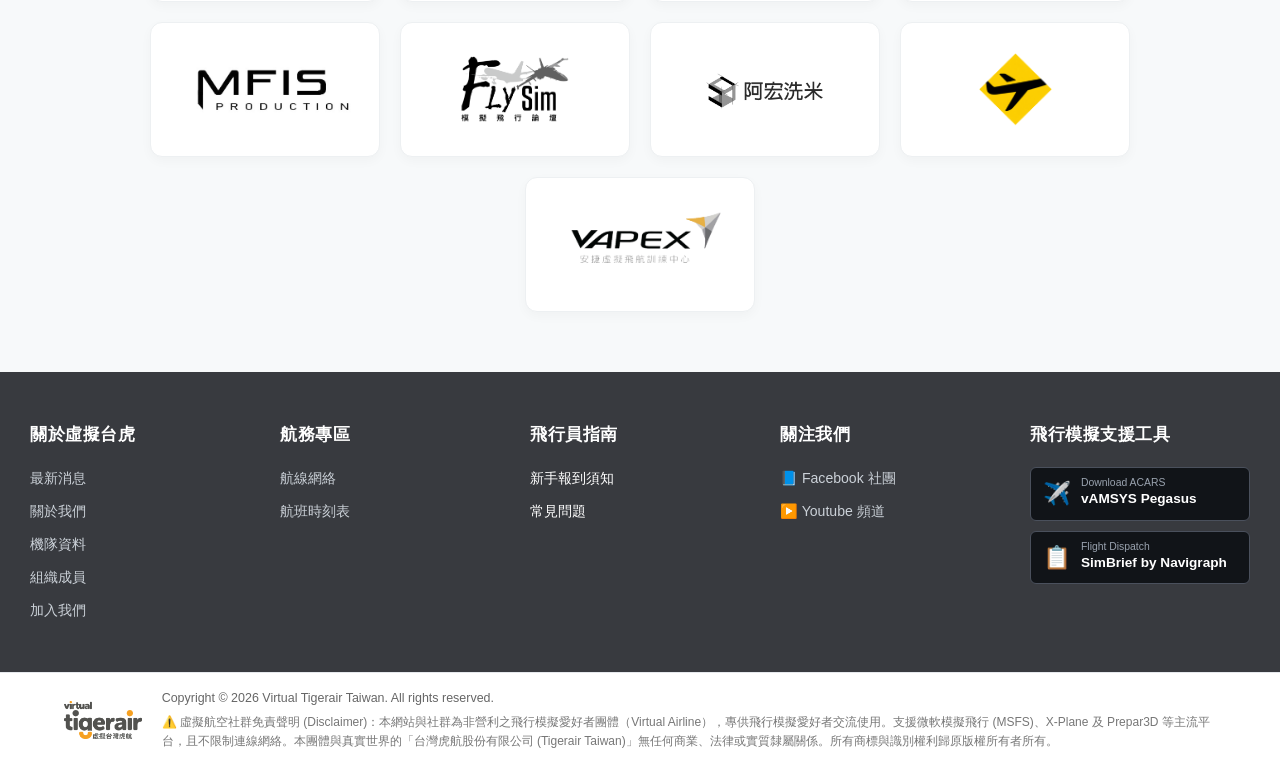
==== commit 6cb43dcf: "Update index.html" ====
--- a/index.html
+++ b/index.html
@@ -58,6 +58,23 @@
         @keyframes zuluPulse {
             0%, 100% { opacity: 1; transform: scale(1); }
             50% { opacity: 0.4; transform: scale(0.9); }
+        }
+
+        /* 導覽列專屬按鈕樣式區分 */
+        .nav-btn-outline {
+            background-color: transparent;
+            color: var(--tiger-black) !important;
+            border: 1.5px solid #cbd5e1;
+            padding: 8px 16px;
+            border-radius: 6px;
+            font-weight: 700;
+            transition: all 0.2s ease;
+        }
+
+        .nav-btn-outline:hover {
+            border-color: var(--tiger-orange);
+            color: var(--tiger-orange) !important;
+            background-color: #fff4ea;
         }
 
         /* 語言切換選單樣式 */
@@ -415,7 +432,7 @@
             <a href="fleet.html">機隊資料</a>
             <a href="team.html">組織成員</a>
             <a href="about.html">關於我們</a>
-            <a href="https://auth.vamsys.io/login/ttwscva" target="_blank" class="nav-btn" style="background-color: var(--tiger-orange); color: #fff !important;">組員登入</a>
+            <a href="https://auth.vamsys.io/login/ttwscva" target="_blank" class="nav-btn-outline">組員登入</a>
             <a href="join.html" class="nav-btn" style="background-color: var(--tiger-orange); color: #fff !important;">加入我們</a>
         </nav>
     </header>
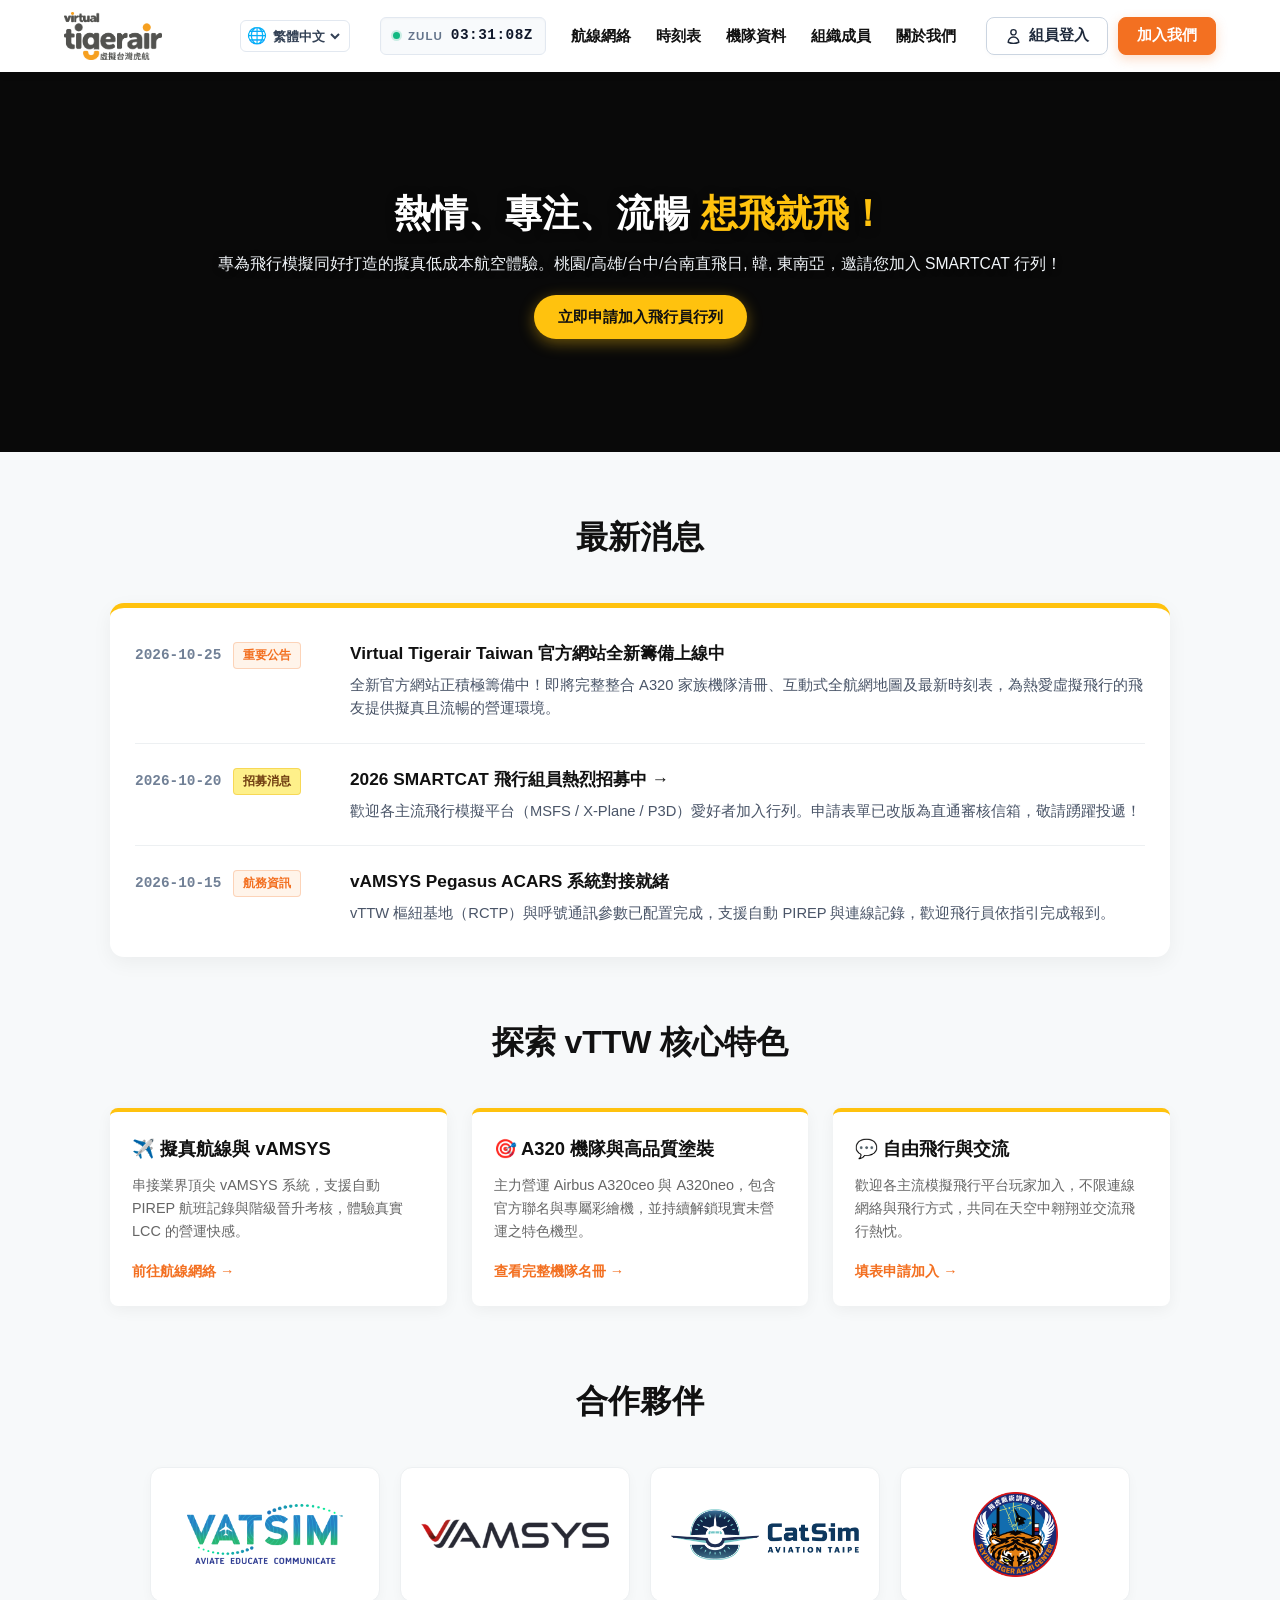
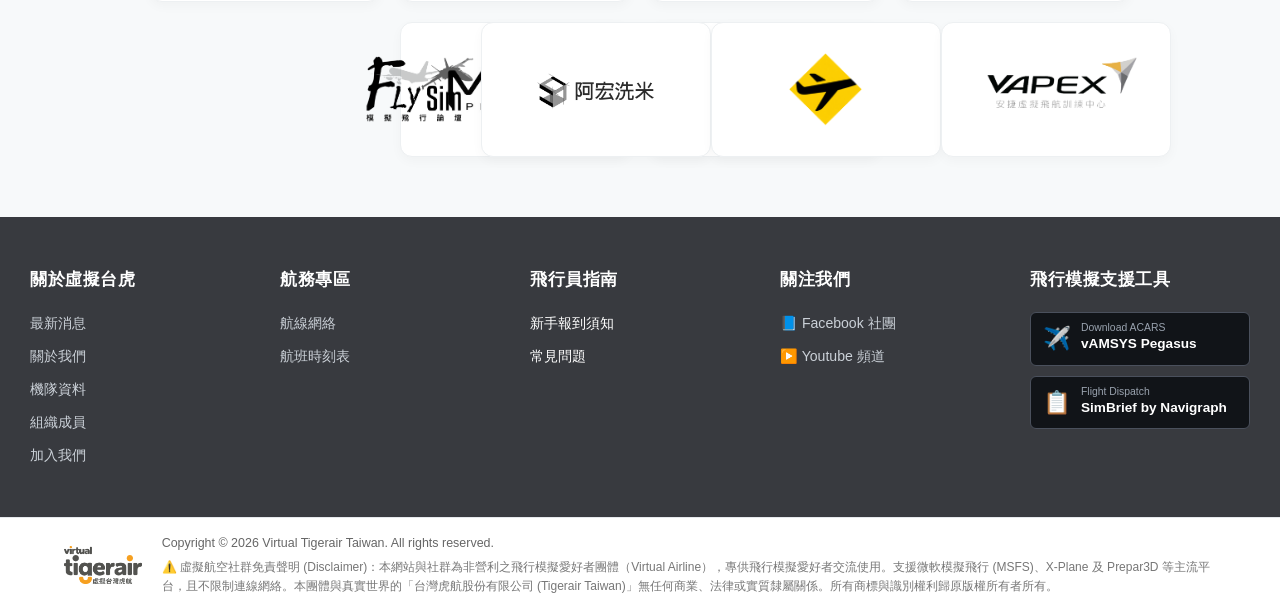
==== commit 11ceb5b5: "Update index.html" ====
--- a/index.html
+++ b/index.html
@@ -60,21 +60,68 @@
             50% { opacity: 0.4; transform: scale(0.9); }
         }
 
-        /* 導覽列專屬按鈕樣式區分 */
-        .nav-btn-outline {
-            background-color: transparent;
+        /* 導覽列按鈕樣式 */
+        .nav-actions {
+            display: inline-flex;
+            align-items: center;
+            gap: 10px;
+            margin-left: 5px;
+        }
+
+        .nav-btn-custom {
+            display: inline-flex;
+            align-items: center;
+            justify-content: center;
+            gap: 7px;
+            padding: 9px 18px;
+            border-radius: 8px;
+            font-size: 0.92rem;
+            font-weight: 700;
+            text-decoration: none;
+            transition: all 0.2s ease;
+            box-sizing: border-box;
+            line-height: 1.2;
+        }
+
+        /* 組員登入 (次要按鈕：含頭像圖標) */
+        .nav-btn-login {
+            background-color: #ffffff;
+            color: #1e293b !important;
+            border: 1.5px solid #cbd5e1;
+            box-shadow: 0 2px 5px rgba(0,0,0,0.02);
+        }
+
+        .nav-btn-login svg {
+            width: 17px;
+            height: 17px;
+            stroke: currentColor;
+            stroke-width: 2;
+            fill: none;
+            transition: transform 0.2s ease;
+        }
+
+        .nav-btn-login:hover {
+            border-color: var(--tiger-black);
+            background-color: #f8fafc;
             color: var(--tiger-black) !important;
-            border: 1.5px solid #cbd5e1;
-            padding: 8px 16px;
-            border-radius: 6px;
-            font-weight: 700;
-            transition: all 0.2s ease;
-        }
-
-        .nav-btn-outline:hover {
-            border-color: var(--tiger-orange);
-            color: var(--tiger-orange) !important;
-            background-color: #fff4ea;
+            transform: translateY(-1px);
+            box-shadow: 0 4px 10px rgba(0,0,0,0.05);
+        }
+
+        /* 加入我們 (主要按鈕：虎航橘填滿) */
+        .nav-btn-join {
+            background-color: var(--tiger-orange);
+            color: #ffffff !important;
+            border: 1.5px solid var(--tiger-orange);
+            box-shadow: 0 4px 12px rgba(243, 112, 33, 0.25);
+        }
+
+        .nav-btn-join:hover {
+            background-color: #e05e13;
+            border-color: #e05e13;
+            color: #ffffff !important;
+            transform: translateY(-1px);
+            box-shadow: 0 6px 16px rgba(243, 112, 33, 0.35);
         }
 
         /* 語言切換選單樣式 */
@@ -148,6 +195,16 @@
                 padding: 10px;
                 border-radius: 6px;
                 background: #f8fafc;
+            }
+            .nav-actions {
+                flex-direction: column;
+                width: 100%;
+                margin: 0;
+                gap: 10px;
+            }
+            .nav-btn-custom {
+                width: 100%;
+                text-align: center;
             }
             .zulu-badge {
                 justify-content: center;
@@ -432,8 +489,14 @@
             <a href="fleet.html">機隊資料</a>
             <a href="team.html">組織成員</a>
             <a href="about.html">關於我們</a>
-            <a href="https://auth.vamsys.io/login/ttwscva" target="_blank" class="nav-btn-outline">組員登入</a>
-            <a href="join.html" class="nav-btn" style="background-color: var(--tiger-orange); color: #fff !important;">加入我們</a>
+            
+            <div class="nav-actions">
+                <a href="https://auth.vamsys.io/login/ttwscva" target="_blank" class="nav-btn-custom nav-btn-login">
+                    <svg viewBox="0 0 24 24"><path stroke-linecap="round" stroke-linejoin="round" d="M15.75 6a3.75 3.75 0 11-7.5 0 3.75 3.75 0 017.5 0zM4.501 20.118a7.5 7.5 0 0114.998 0A17.933 17.933 0 0112 21.75c-2.676 0-5.216-.584-7.499-1.632z" /></svg>
+                    組員登入
+                </a>
+                <a href="join.html" class="nav-btn-custom nav-btn-join">加入我們</a>
+            </div>
         </nav>
     </header>
 
@@ -446,7 +509,7 @@
 
         <div class="hero-video-content">
             <h1>熱情、專注、流暢 <span>想飛就飛！</span></h1>
-            <p>專為飛行模擬同好打造的擬真低成本航空體驗。桃園/高雄/台中/台南直飛日、韓、東南亞，邀請您加入 SMARTCAT 行列！</p>
+            <p>專為飛行模擬同好打造的擬真低成本航空體驗。桃園/高雄/台中/台南直飛日, 韓, 東南亞，邀請您加入 SMARTCAT 行列！</p>
             <a href="join.html" class="hero-video-cta">立即申請加入飛行員行列</a>
         </div>
     </section>
@@ -558,7 +621,7 @@
                 <!-- 6. FlySim 模擬飛行論壇 -->
                 <div class="partner-card">
                     <img src="assets/flysim.png" alt="FlySim 模擬飛行論壇" class="partner-logo blend-white" style="height: 75px;">
-                </div>
+                </a>
 
                 <!-- 7. 阿宏洗米 -->
                 <a href="https://www.flysimstudio.com/" target="_blank" class="partner-card">
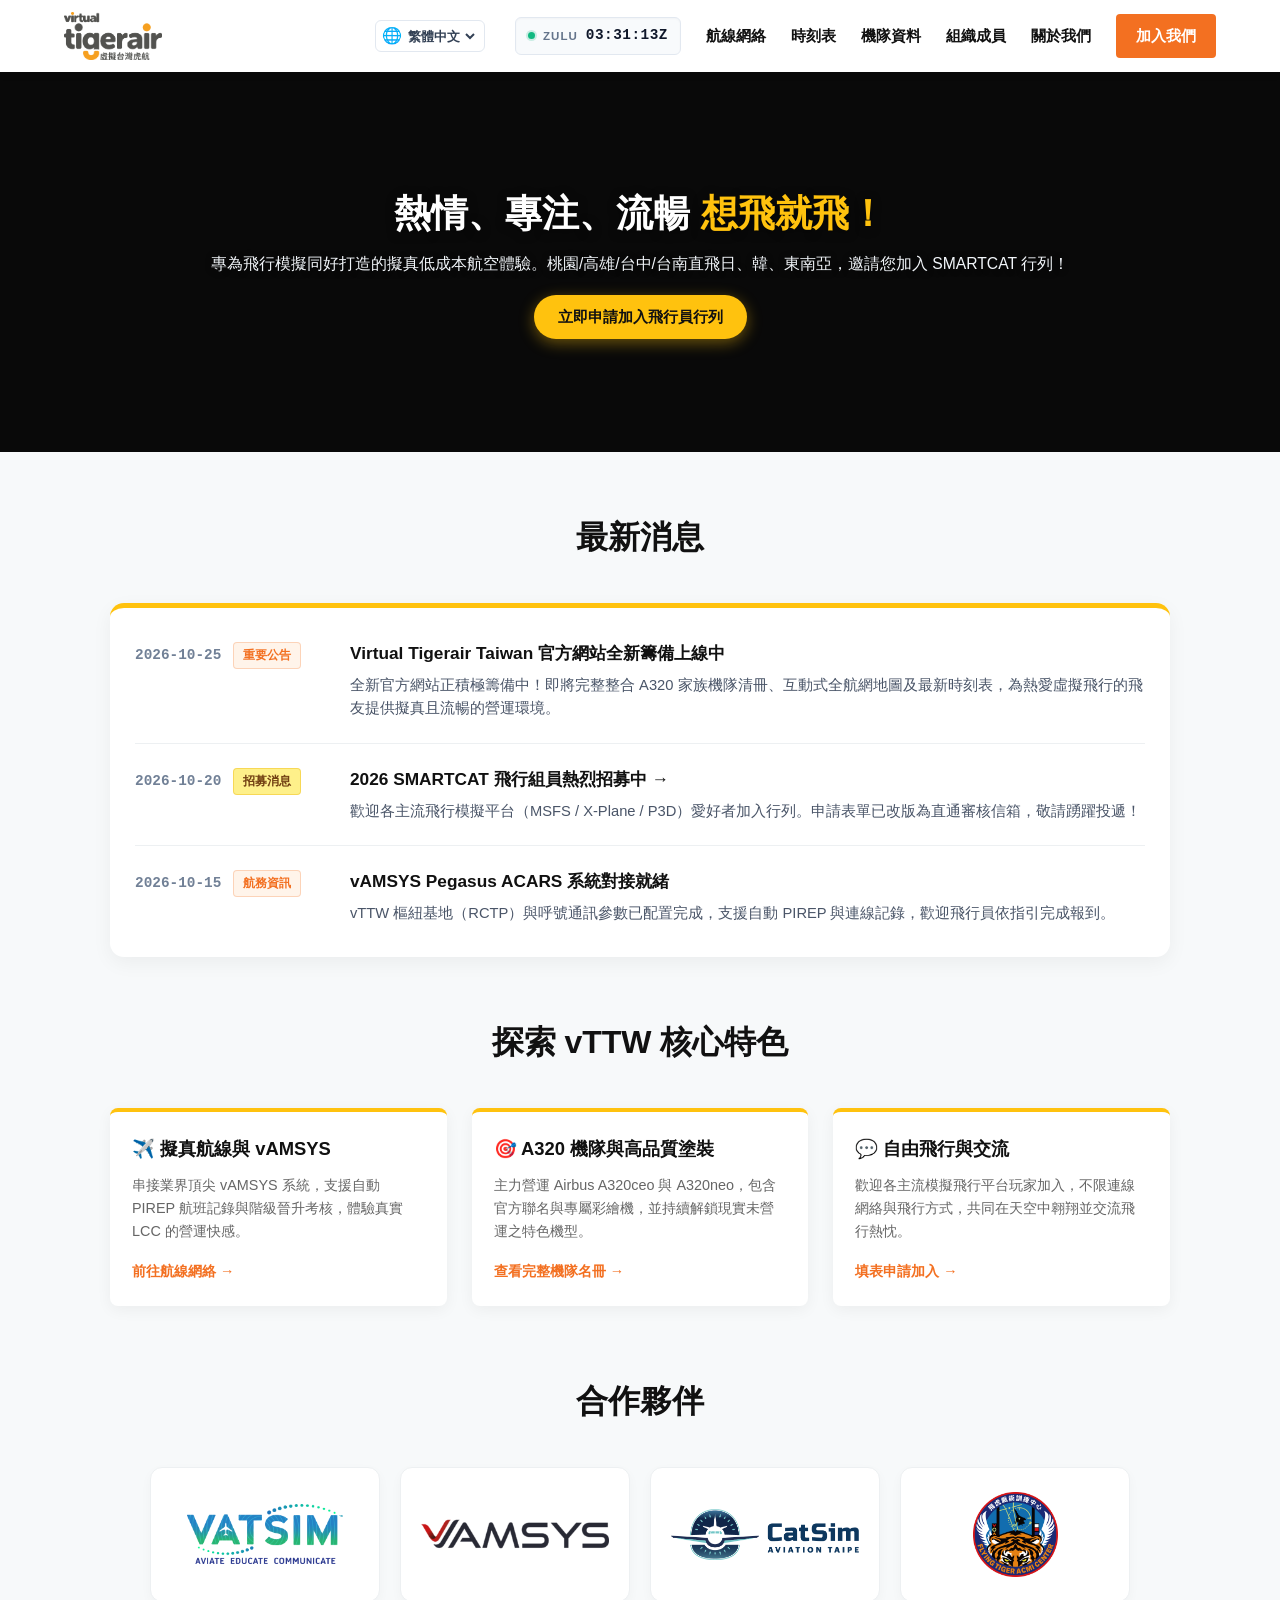
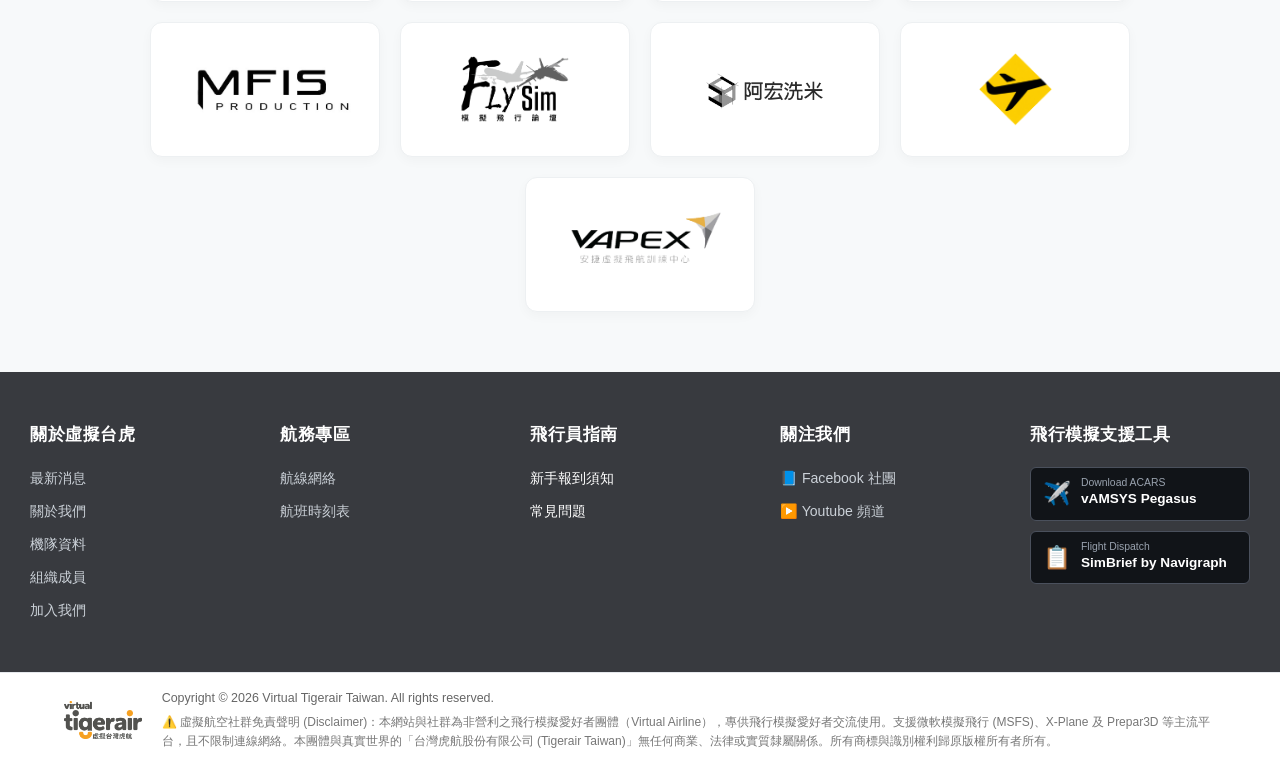
==== commit bb77924b: "Add files via upload" ====
--- a/index.html
+++ b/index.html
@@ -58,70 +58,6 @@
         @keyframes zuluPulse {
             0%, 100% { opacity: 1; transform: scale(1); }
             50% { opacity: 0.4; transform: scale(0.9); }
-        }
-
-        /* 導覽列按鈕樣式 */
-        .nav-actions {
-            display: inline-flex;
-            align-items: center;
-            gap: 10px;
-            margin-left: 5px;
-        }
-
-        .nav-btn-custom {
-            display: inline-flex;
-            align-items: center;
-            justify-content: center;
-            gap: 7px;
-            padding: 9px 18px;
-            border-radius: 8px;
-            font-size: 0.92rem;
-            font-weight: 700;
-            text-decoration: none;
-            transition: all 0.2s ease;
-            box-sizing: border-box;
-            line-height: 1.2;
-        }
-
-        /* 組員登入 (次要按鈕：含頭像圖標) */
-        .nav-btn-login {
-            background-color: #ffffff;
-            color: #1e293b !important;
-            border: 1.5px solid #cbd5e1;
-            box-shadow: 0 2px 5px rgba(0,0,0,0.02);
-        }
-
-        .nav-btn-login svg {
-            width: 17px;
-            height: 17px;
-            stroke: currentColor;
-            stroke-width: 2;
-            fill: none;
-            transition: transform 0.2s ease;
-        }
-
-        .nav-btn-login:hover {
-            border-color: var(--tiger-black);
-            background-color: #f8fafc;
-            color: var(--tiger-black) !important;
-            transform: translateY(-1px);
-            box-shadow: 0 4px 10px rgba(0,0,0,0.05);
-        }
-
-        /* 加入我們 (主要按鈕：虎航橘填滿) */
-        .nav-btn-join {
-            background-color: var(--tiger-orange);
-            color: #ffffff !important;
-            border: 1.5px solid var(--tiger-orange);
-            box-shadow: 0 4px 12px rgba(243, 112, 33, 0.25);
-        }
-
-        .nav-btn-join:hover {
-            background-color: #e05e13;
-            border-color: #e05e13;
-            color: #ffffff !important;
-            transform: translateY(-1px);
-            box-shadow: 0 6px 16px rgba(243, 112, 33, 0.35);
         }
 
         /* 語言切換選單樣式 */
@@ -195,16 +131,6 @@
                 padding: 10px;
                 border-radius: 6px;
                 background: #f8fafc;
-            }
-            .nav-actions {
-                flex-direction: column;
-                width: 100%;
-                margin: 0;
-                gap: 10px;
-            }
-            .nav-btn-custom {
-                width: 100%;
-                text-align: center;
             }
             .zulu-badge {
                 justify-content: center;
@@ -489,14 +415,7 @@
             <a href="fleet.html">機隊資料</a>
             <a href="team.html">組織成員</a>
             <a href="about.html">關於我們</a>
-            
-            <div class="nav-actions">
-                <a href="https://auth.vamsys.io/login/ttwscva" target="_blank" class="nav-btn-custom nav-btn-login">
-                    <svg viewBox="0 0 24 24"><path stroke-linecap="round" stroke-linejoin="round" d="M15.75 6a3.75 3.75 0 11-7.5 0 3.75 3.75 0 017.5 0zM4.501 20.118a7.5 7.5 0 0114.998 0A17.933 17.933 0 0112 21.75c-2.676 0-5.216-.584-7.499-1.632z" /></svg>
-                    組員登入
-                </a>
-                <a href="join.html" class="nav-btn-custom nav-btn-join">加入我們</a>
-            </div>
+            <a href="join.html" class="nav-btn" style="background-color: var(--tiger-orange); color: #fff !important;">加入我們</a>
         </nav>
     </header>
 
@@ -509,7 +428,7 @@
 
         <div class="hero-video-content">
             <h1>熱情、專注、流暢 <span>想飛就飛！</span></h1>
-            <p>專為飛行模擬同好打造的擬真低成本航空體驗。桃園/高雄/台中/台南直飛日, 韓, 東南亞，邀請您加入 SMARTCAT 行列！</p>
+            <p>專為飛行模擬同好打造的擬真低成本航空體驗。桃園/高雄/台中/台南直飛日、韓、東南亞，邀請您加入 SMARTCAT 行列！</p>
             <a href="join.html" class="hero-video-cta">立即申請加入飛行員行列</a>
         </div>
     </section>
@@ -621,7 +540,7 @@
                 <!-- 6. FlySim 模擬飛行論壇 -->
                 <div class="partner-card">
                     <img src="assets/flysim.png" alt="FlySim 模擬飛行論壇" class="partner-logo blend-white" style="height: 75px;">
-                </a>
+                </div>
 
                 <!-- 7. 阿宏洗米 -->
                 <a href="https://www.flysimstudio.com/" target="_blank" class="partner-card">
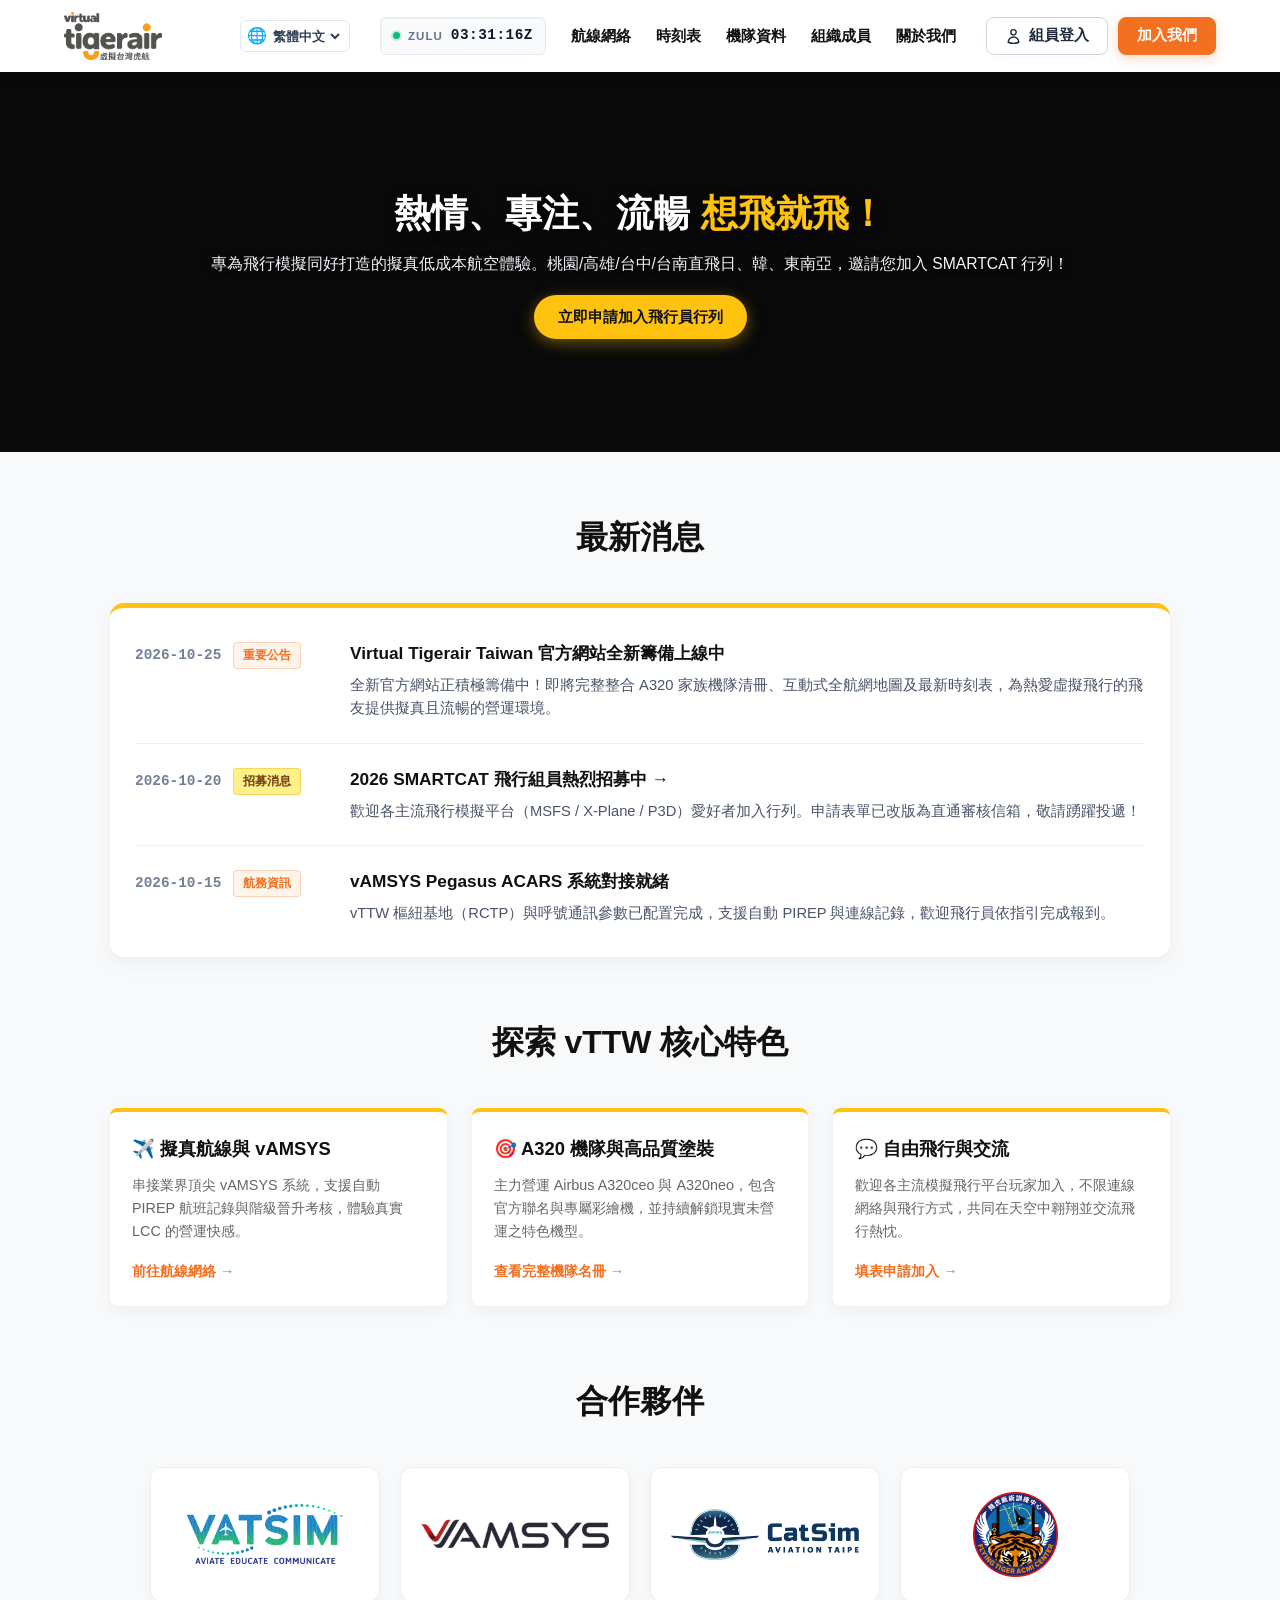
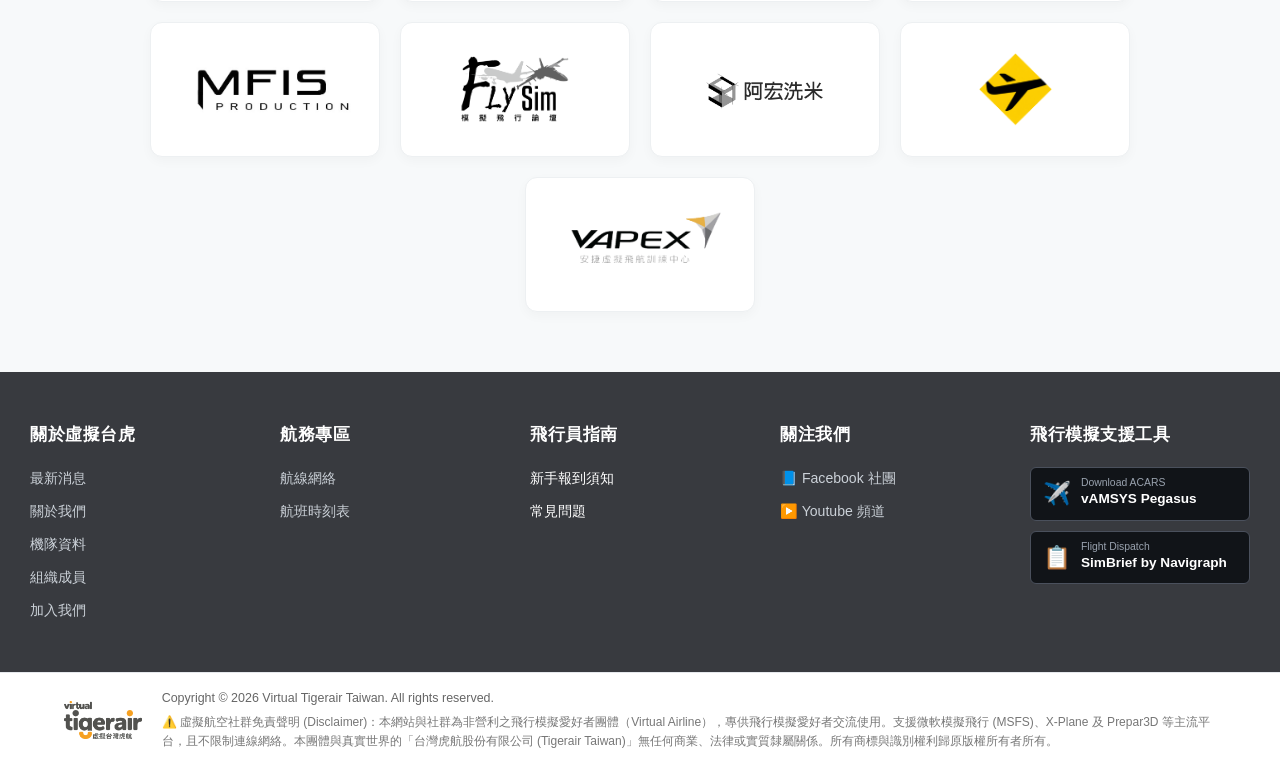
==== commit 468f319c: "Update index.html" ====
--- a/index.html
+++ b/index.html
@@ -58,6 +58,70 @@
         @keyframes zuluPulse {
             0%, 100% { opacity: 1; transform: scale(1); }
             50% { opacity: 0.4; transform: scale(0.9); }
+        }
+
+        /* 導覽列按鈕樣式 */
+        .nav-actions {
+            display: inline-flex;
+            align-items: center;
+            gap: 10px;
+            margin-left: 5px;
+        }
+
+        .nav-btn-custom {
+            display: inline-flex;
+            align-items: center;
+            justify-content: center;
+            gap: 7px;
+            padding: 9px 18px;
+            border-radius: 8px;
+            font-size: 0.92rem;
+            font-weight: 700;
+            text-decoration: none;
+            transition: all 0.2s ease;
+            box-sizing: border-box;
+            line-height: 1.2;
+        }
+
+        /* 組員登入 (次要按鈕：含頭像圖標) */
+        .nav-btn-login {
+            background-color: #ffffff;
+            color: #1e293b !important;
+            border: 1.5px solid #cbd5e1;
+            box-shadow: 0 2px 5px rgba(0,0,0,0.02);
+        }
+
+        .nav-btn-login svg {
+            width: 17px;
+            height: 17px;
+            stroke: currentColor;
+            stroke-width: 2;
+            fill: none;
+            transition: transform 0.2s ease;
+        }
+
+        .nav-btn-login:hover {
+            border-color: var(--tiger-black);
+            background-color: #f8fafc;
+            color: var(--tiger-black) !important;
+            transform: translateY(-1px);
+            box-shadow: 0 4px 10px rgba(0,0,0,0.05);
+        }
+
+        /* 加入我們 (主要按鈕：虎航橘填滿) */
+        .nav-btn-join {
+            background-color: var(--tiger-orange);
+            color: #ffffff !important;
+            border: 1.5px solid var(--tiger-orange);
+            box-shadow: 0 4px 12px rgba(243, 112, 33, 0.25);
+        }
+
+        .nav-btn-join:hover {
+            background-color: #e05e13;
+            border-color: #e05e13;
+            color: #ffffff !important;
+            transform: translateY(-1px);
+            box-shadow: 0 6px 16px rgba(243, 112, 33, 0.35);
         }
 
         /* 語言切換選單樣式 */
@@ -131,6 +195,16 @@
                 padding: 10px;
                 border-radius: 6px;
                 background: #f8fafc;
+            }
+            .nav-actions {
+                flex-direction: column;
+                width: 100%;
+                margin: 0;
+                gap: 10px;
+            }
+            .nav-btn-custom {
+                width: 100%;
+                text-align: center;
             }
             .zulu-badge {
                 justify-content: center;
@@ -415,7 +489,14 @@
             <a href="fleet.html">機隊資料</a>
             <a href="team.html">組織成員</a>
             <a href="about.html">關於我們</a>
-            <a href="join.html" class="nav-btn" style="background-color: var(--tiger-orange); color: #fff !important;">加入我們</a>
+            
+            <div class="nav-actions">
+                <a href="https://auth.vamsys.io/login/ttwscva" target="_blank" class="nav-btn-custom nav-btn-login">
+                    <svg viewBox="0 0 24 24"><path stroke-linecap="round" stroke-linejoin="round" d="M15.75 6a3.75 3.75 0 11-7.5 0 3.75 3.75 0 017.5 0zM4.501 20.118a7.5 7.5 0 0114.998 0A17.933 17.933 0 0112 21.75c-2.676 0-5.216-.584-7.499-1.632z" /></svg>
+                    組員登入
+                </a>
+                <a href="join.html" class="nav-btn-custom nav-btn-join">加入我們</a>
+            </div>
         </nav>
     </header>
 
